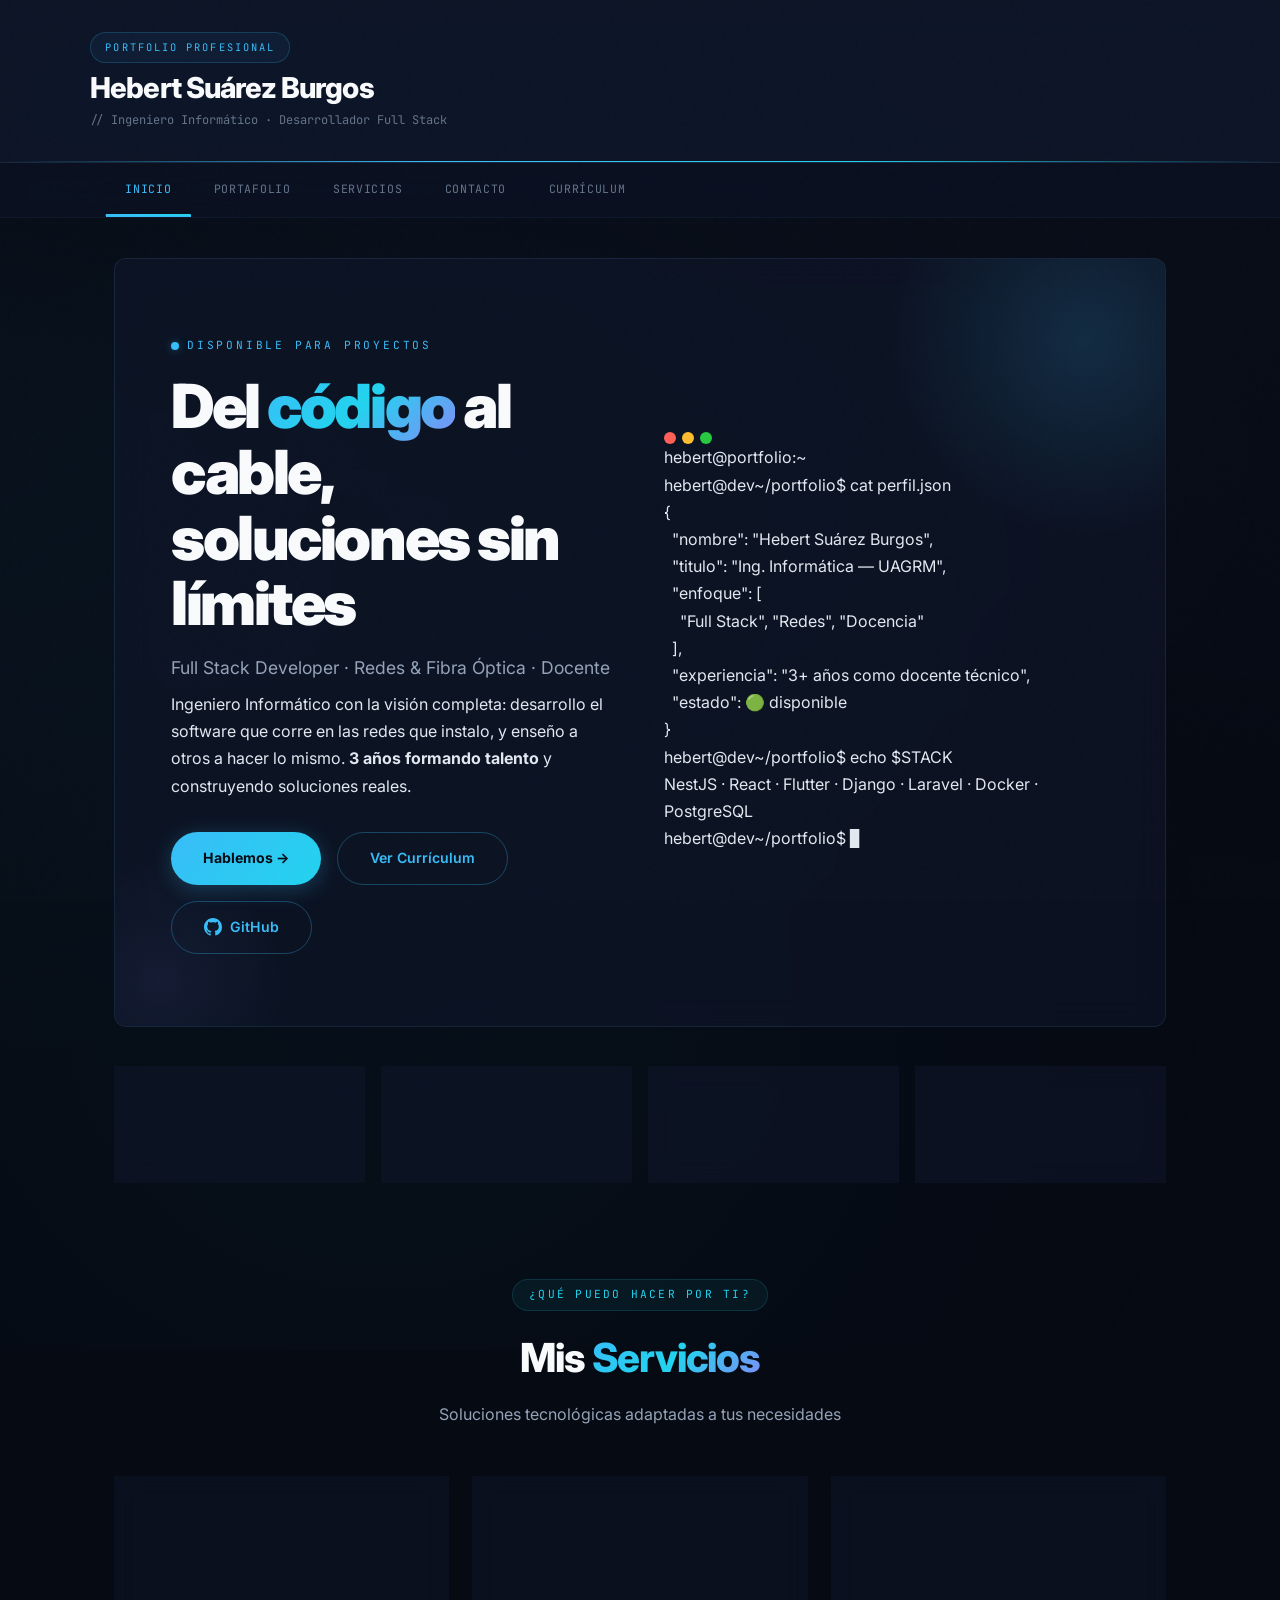
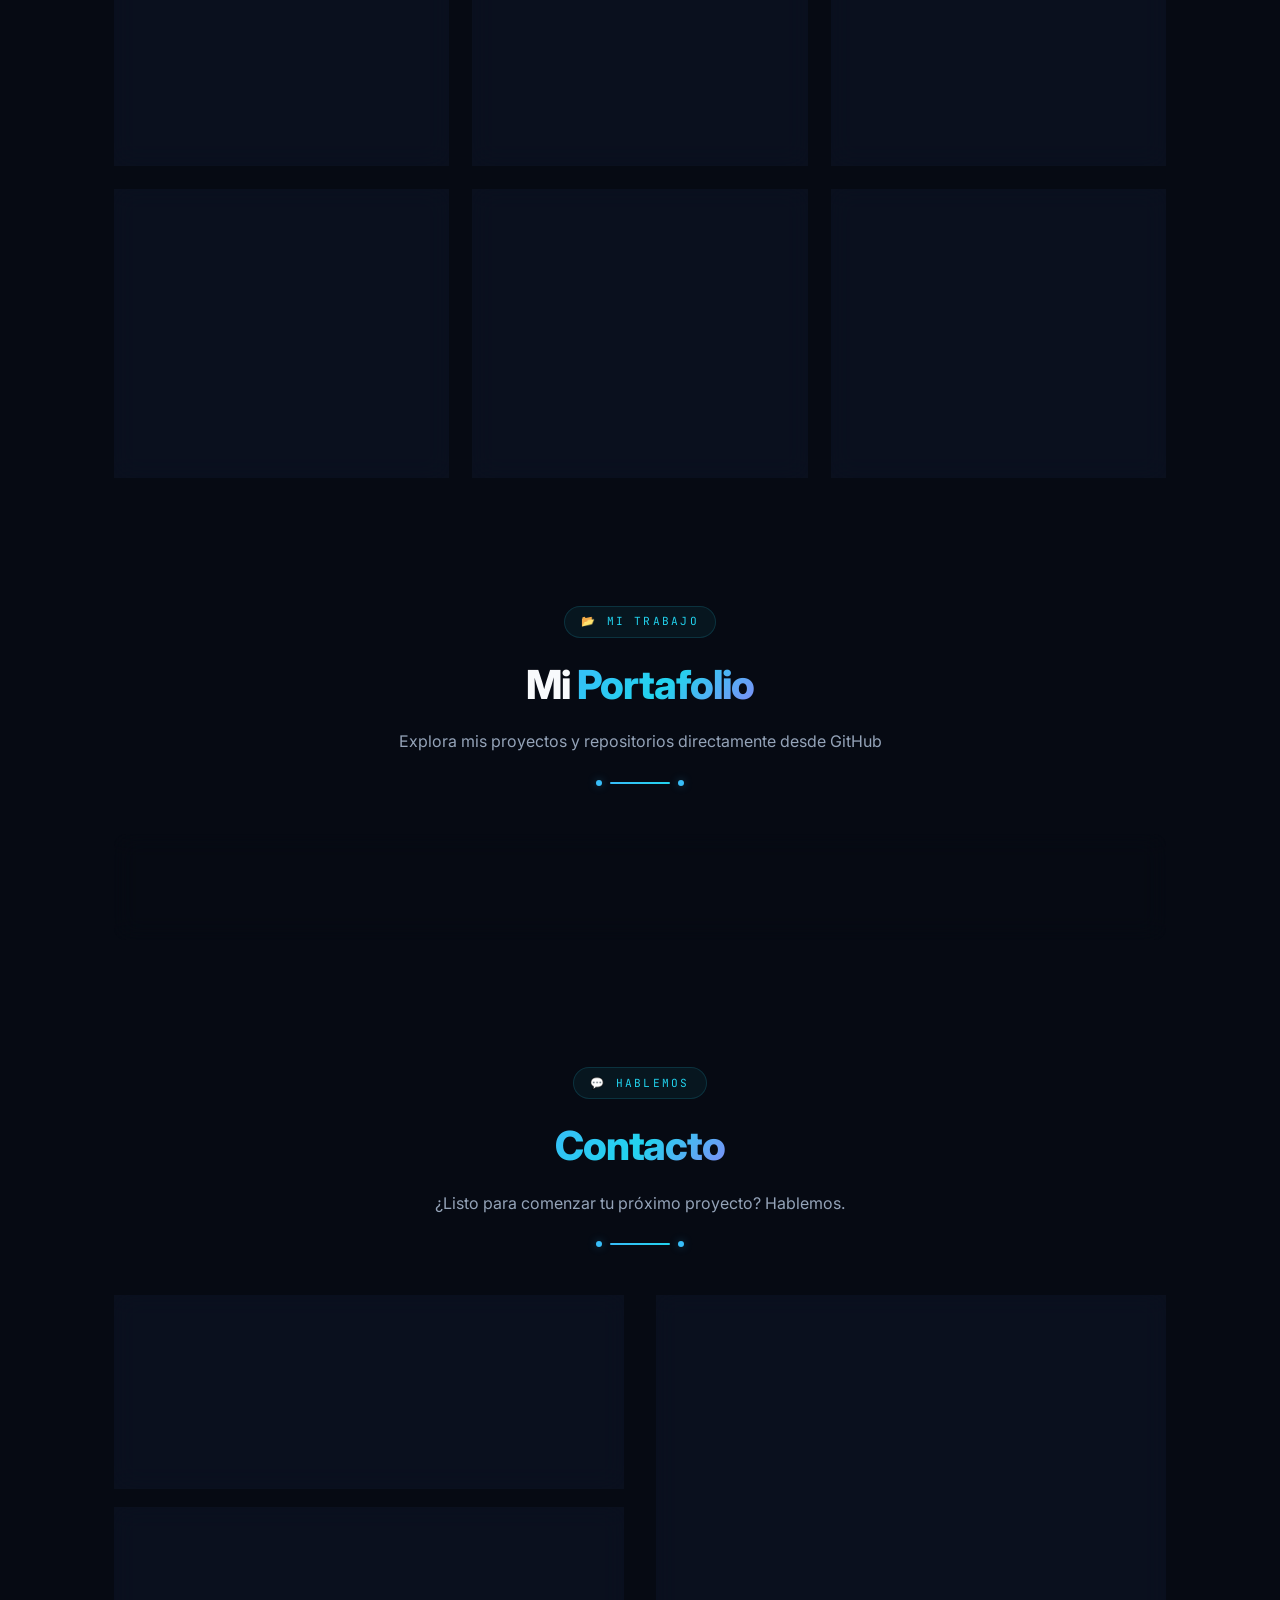
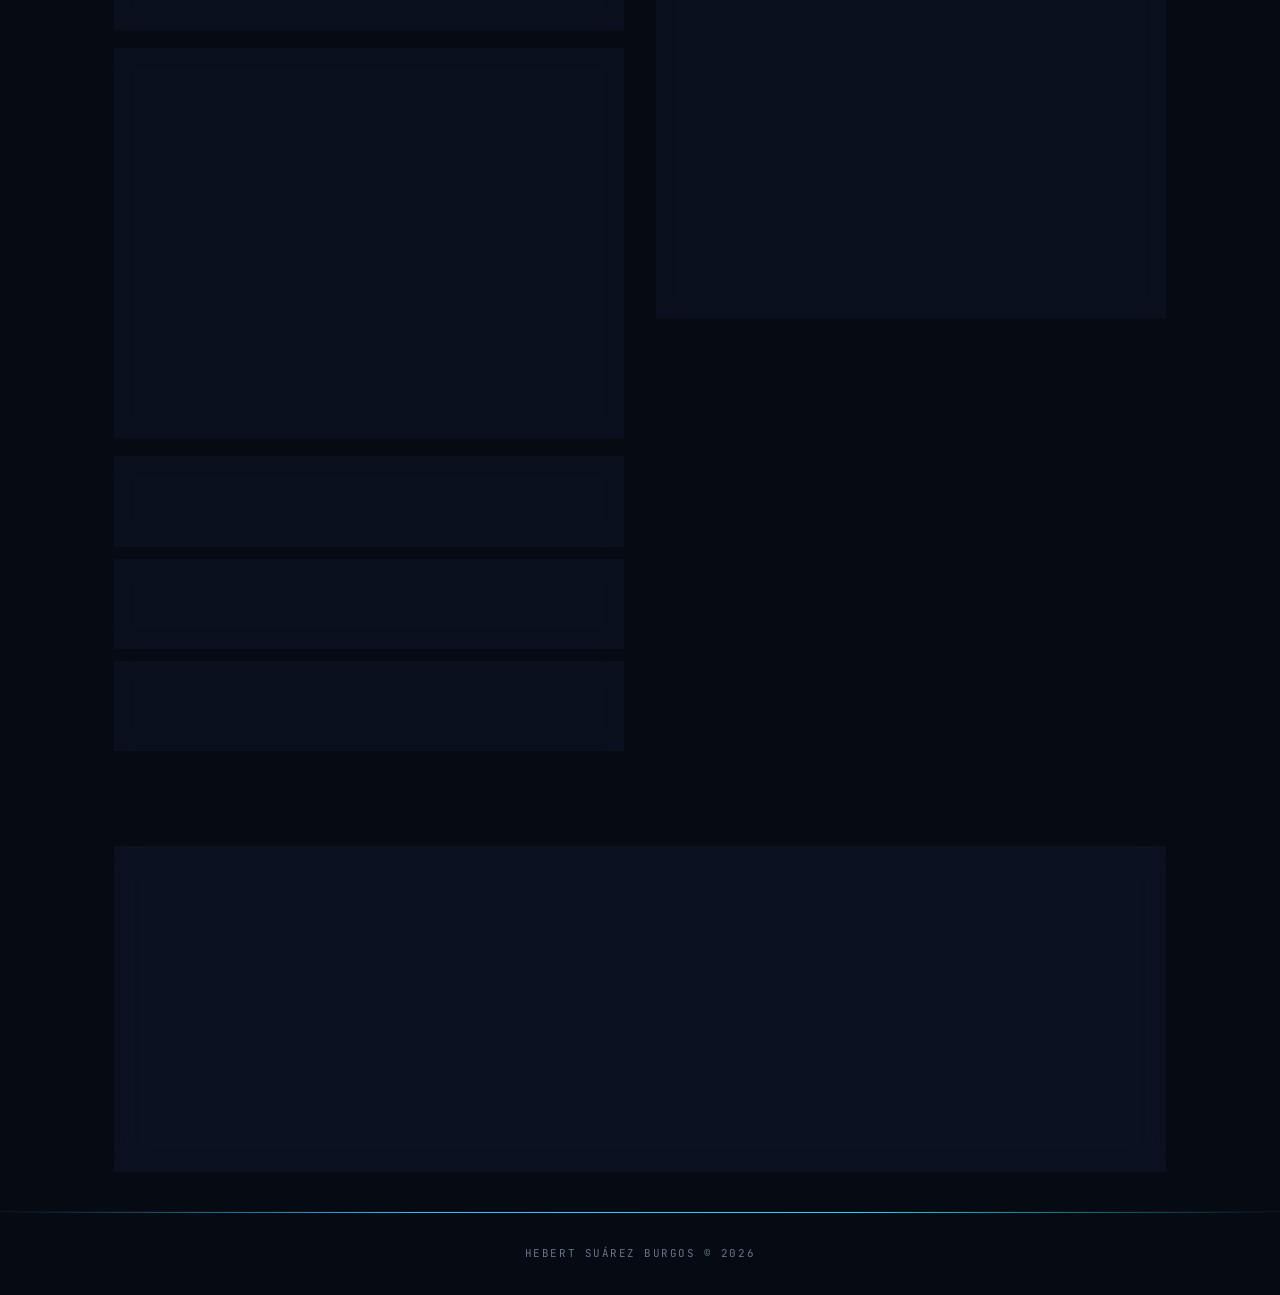
==== index.html @ 567031c5 "Initial commit - Portfolio premium de Hebert" ====
<!DOCTYPE html>
<html lang="es">
<head>
    <meta charset="UTF-8">
    <meta name="viewport" content="width=device-width, initial-scale=1.0">
    <meta name="description" content="Hebert Suárez Burgos — Ingeniero Informático, Desarrollador Full Stack y Docente Técnico. Portfolio profesional y currículum vitae.">
    <title>Hebert Suárez Burgos — Portfolio</title>
    <link rel="stylesheet" href="css/estilos.css">
</head>

<body class="index">

    <header>
        <div class="header-inner">
            <div>
                <span class="header-tag">Portfolio Profesional</span>
                <h1>Hebert Suárez Burgos</h1>
                <p>// Ingeniero Informático · Desarrollador Full Stack</p>
            </div>
        </div>
    </header>

    <nav>
        <div class="nav-inner">
            <a href="#inicio" class="active">Inicio</a>
            <a href="#portafolio">Portafolio</a>
            <a href="#servicios">Servicios</a>
            <a href="#contacto">Contacto</a>
            <a href="curriculum.html">Currículum</a>
        </div>
    </nav>

    <main>

        <!-- ═══ HERO ═════════════════════════════════ -->
        <section id="inicio" class="hero hero-split">
            <div class="hero-content">
                <p class="hero-label">Disponible para proyectos</p>
                <h1>Del <span>código</span> al cable,<br>soluciones sin límites</h1>
                <p class="hero-subtitle">Full Stack Developer · Redes & Fibra Óptica · Docente</p>
                <p>Ingeniero Informático con la visión completa: desarrollo el software que corre en las redes que instalo, y enseño a otros a hacer lo mismo. <strong>3 años formando talento</strong> y construyendo soluciones reales.</p>

                <div class="hero-cta-row">
                    <a href="#contacto" class="btn-primary">Hablemos →</a>
                    <a href="curriculum.html" class="btn-outline">Ver Currículum</a>
                    <a href="https://github.com/hebertsb" target="_blank" class="btn-outline btn-github">
                        <svg width="18" height="18" viewBox="0 0 24 24" fill="currentColor"><path d="M12 0C5.37 0 0 5.37 0 12c0 5.31 3.435 9.795 8.205 11.385.6.105.825-.255.825-.57 0-.285-.015-1.23-.015-2.235-3.015.555-3.795-.735-4.035-1.41-.135-.345-.72-1.41-1.23-1.695-.42-.225-1.02-.78-.015-.795.945-.015 1.62.87 1.845 1.23 1.08 1.815 2.805 1.305 3.495.99.105-.78.42-1.305.765-1.605-2.67-.3-5.46-1.335-5.46-5.925 0-1.305.465-2.385 1.23-3.225-.12-.3-.54-1.53.12-3.18 0 0 1.005-.315 3.3 1.23.96-.27 1.98-.405 3-.405s2.04.135 3 .405c2.295-1.56 3.3-1.23 3.3-1.23.66 1.65.24 2.88.12 3.18.765.84 1.23 1.905 1.23 3.225 0 4.605-2.805 5.625-5.475 5.925.435.375.81 1.095.81 2.22 0 1.605-.015 2.895-.015 3.3 0 .315.225.69.825.57A12.02 12.02 0 0024 12c0-6.63-5.37-12-12-12z"/></svg>
                        GitHub
                    </a>
                </div>
            </div>

            <!-- Terminal Card (diferente al editor de código) -->
            <div class="terminal-card">
                <div class="terminal-header">
                    <div class="editor-dots">
                        <span class="dot dot-red"></span>
                        <span class="dot dot-yellow"></span>
                        <span class="dot dot-green"></span>
                    </div>
                    <span class="terminal-title">hebert@portfolio:~</span>
                </div>
                <div class="terminal-body">
                    <div class="term-line">
                        <span class="term-prompt">hebert@dev</span><span class="term-path">~/portfolio</span><span class="term-dollar">$</span>
                        <span class="term-cmd">cat perfil.json</span>
                    </div>
                    <div class="term-output">
                        <div class="json-block">
{<br>
&nbsp;&nbsp;<span class="json-key">"nombre"</span>: <span class="json-str">"Hebert Suárez Burgos"</span>,<br>
&nbsp;&nbsp;<span class="json-key">"titulo"</span>: <span class="json-str">"Ing. Informática — UAGRM"</span>,<br>
&nbsp;&nbsp;<span class="json-key">"enfoque"</span>: [<br>
&nbsp;&nbsp;&nbsp;&nbsp;<span class="json-str">"Full Stack"</span>, <span class="json-str">"Redes"</span>, <span class="json-str">"Docencia"</span><br>
&nbsp;&nbsp;],<br>
&nbsp;&nbsp;<span class="json-key">"experiencia"</span>: <span class="json-str">"3+ años como docente técnico"</span>,<br>
&nbsp;&nbsp;<span class="json-key">"estado"</span>: <span class="json-bool">🟢 disponible</span><br>
}
                        </div>
                    </div>
                    <div class="term-line">
                        <span class="term-prompt">hebert@dev</span><span class="term-path">~/portfolio</span><span class="term-dollar">$</span>
                        <span class="term-cmd">echo $STACK</span>
                    </div>
                    <div class="term-output term-stack-output">
                        NestJS · React · Flutter · Django · Laravel · Docker · PostgreSQL
                    </div>
                    <div class="term-line">
                        <span class="term-prompt">hebert@dev</span><span class="term-path">~/portfolio</span><span class="term-dollar">$</span>
                        <span class="term-cursor">▊</span>
                    </div>
                </div>
            </div>
        </section>

        <!-- ═══ STATS ════════════════════════════════ -->
        <div class="stats-row">
            <div class="stat-card">
                <span class="stat-number">+3</span>
                <span class="stat-label">Años de Experiencia</span>
            </div>
            <div class="stat-card">
                <span class="stat-number">+25</span>
                <span class="stat-label">Certificaciones</span>
            </div>
            <div class="stat-card">
                <span class="stat-number">9°</span>
                <span class="stat-label">Semestre UAGRM</span>
            </div>
            <div class="stat-card">
                <span class="stat-number">5+</span>
                <span class="stat-label">Frameworks</span>
            </div>
        </div>

        <!-- ═══ SERVICIOS ════════════════════════════ -->
        <section id="servicios" class="services-section">
            <div class="section-heading">
                <span class="heading-tag">¿Qué puedo hacer por ti?</span>
                <h2>Mis <span class="gradient-text">Servicios</span></h2>
                <p>Soluciones tecnológicas adaptadas a tus necesidades</p>
            </div>

            <div class="services-grid">
                <div class="service-card">
                    <div class="service-icon">⚙️</div>
                    <h3>Desarrollo Backend</h3>
                    <p>APIs RESTful robustas con NestJS, Django y Laravel. Arquitecturas escalables y seguras.</p>
                    <div class="service-tags">
                        <span>NestJS</span>
                        <span>Django</span>
                        <span>Laravel</span>
                    </div>
                </div>
                <div class="service-card">
                    <div class="service-icon">🎨</div>
                    <h3>Desarrollo Frontend</h3>
                    <p>Interfaces modernas y responsivas con React. Experiencias de usuario fluidas y atractivas.</p>
                    <div class="service-tags">
                        <span>React</span>
                        <span>HTML5</span>
                        <span>CSS3</span>
                    </div>
                </div>
                <div class="service-card">
                    <div class="service-icon">📱</div>
                    <h3>Apps Móviles</h3>
                    <p>Aplicaciones nativas para Android e iOS con Flutter. Un solo código, dos plataformas.</p>
                    <div class="service-tags">
                        <span>Flutter</span>
                        <span>Android</span>
                        <span>iOS</span>
                    </div>
                </div>
                <div class="service-card">
                    <div class="service-icon">🗄️</div>
                    <h3>Bases de Datos</h3>
                    <p>Diseño e implementación de bases de datos relacionales y NoSQL optimizadas.</p>
                    <div class="service-tags">
                        <span>PostgreSQL</span>
                        <span>MySQL</span>
                        <span>NoSQL</span>
                    </div>
                </div>
                <div class="service-card">
                    <div class="service-icon">🌐</div>
                    <h3>Redes & Infraestructura</h3>
                    <p>Instalación de fibra óptica, cableado estructurado, cámaras de seguridad y domótica.</p>
                    <div class="service-tags">
                        <span>Fibra Óptica</span>
                        <span>Cableado</span>
                        <span>Domótica</span>
                    </div>
                </div>
                <div class="service-card">
                    <div class="service-icon">🎓</div>
                    <h3>Capacitación Técnica</h3>
                    <p>Clases de computación, diseño, redes y programación. +3 años de experiencia docente.</p>
                    <div class="service-tags">
                        <span>Docencia</span>
                        <span>Talleres</span>
                        <span>Mentoría</span>
                    </div>
                </div>
            </div>
        </section>

        <!-- ═══ PORTAFOLIO (GITHUB ACCORDION) ════════ -->
        <section id="portafolio" class="portfolio-section">
            <div class="section-heading">
                <span class="heading-tag">📂 Mi Trabajo</span>
                <h2>Mi <span class="gradient-text">Portafolio</span></h2>
                <p>Explora mis proyectos y repositorios directamente desde GitHub</p>
                <div class="heading-divider">
                    <span class="divider-dot"></span>
                    <span class="divider-line"></span>
                    <span class="divider-dot"></span>
                </div>
            </div>

            <div class="portfolio-accordion">
                <div class="accordion-header" onclick="togglePortfolio()">
                    <div class="accordion-title-wrapper">
                        <svg width="24" height="24" viewBox="0 0 24 24" fill="currentColor" class="github-icon"><path d="M12 0C5.37 0 0 5.37 0 12c0 5.31 3.435 9.795 8.205 11.385.6.105.825-.255.825-.57 0-.285-.015-1.23-.015-2.235-3.015.555-3.795-.735-4.035-1.41-.135-.345-.72-1.41-1.23-1.695-.42-.225-1.02-.78-.015-.795.945-.015 1.62.87 1.845 1.23 1.08 1.815 2.805 1.305 3.495.99.105-.78.42-1.305.765-1.605-2.67-.3-5.46-1.335-5.46-5.925 0-1.305.465-2.385 1.23-3.225-.12-.3-.54-1.53.12-3.18 0 0 1.005-.315 3.3 1.23.96-.27 1.98-.405 3-.405s2.04.135 3 .405c2.295-1.56 3.3-1.23 3.3-1.23.66 1.65.24 2.88.12 3.18.765.84 1.23 1.905 1.23 3.225 0 4.605-2.805 5.625-5.475 5.925.435.375.81 1.095.81 2.22 0 1.605-.015 2.895-.015 3.3 0 .315.225.69.825.57A12.02 12.02 0 0024 12c0-6.63-5.37-12-12-12z"/></svg>
                        <div>
                            <h3>Repositorios públicos</h3>
                            <p id="repo-status">Haz clic para desplegar mis proyectos en tiempo real</p>
                        </div>
                    </div>
                    <span class="accordion-arrow">▼</span>
                </div>
                <div class="accordion-content">
                    <div id="repos-grid" class="repos-grid">
                        <div class="repo-loading">
                            <span class="spinner"></span> Cargando repositorios desde GitHub...
                        </div>
                    </div>
                </div>
            </div>
        </section>

        <!-- ═══ CONTACTO ═════════════════════════════ -->
        <section id="contacto" class="contact-section">
            <div class="section-heading">
                <span class="heading-tag">💬 Hablemos</span>
                <h2><span class="gradient-text">Contacto</span></h2>
                <p>¿Listo para comenzar tu próximo proyecto? Hablemos.</p>
                <div class="heading-divider">
                    <span class="divider-dot"></span>
                    <span class="divider-line"></span>
                    <span class="divider-dot"></span>
                </div>
            </div>

            <div class="contact-layout">

                <!-- Left Column -->
                <div class="contact-info-col">

                    <div class="contact-info-card">
                        <div class="info-card-row">
                            <span class="info-card-icon">📍</span>
                            <div>
                                <span class="info-card-label">Ubicación</span>
                                <strong>Santa Cruz, Bolivia</strong>
                            </div>
                        </div>
                        <div class="info-card-row">
                            <span class="info-card-icon">🟢</span>
                            <div>
                                <span class="info-card-label">Disponibilidad</span>
                                <strong>Disponible ahora</strong>
                            </div>
                        </div>
                    </div>

                    <!-- Sígueme en redes -->
                    <div class="contact-info-card">
                        <h3>Sígueme en Redes</h3>
                        <div class="social-grid">
                            <a href="https://github.com/hebertsb" target="_blank" class="social-btn social-github">
                                <svg width="22" height="22" viewBox="0 0 24 24" fill="currentColor"><path d="M12 0C5.37 0 0 5.37 0 12c0 5.31 3.435 9.795 8.205 11.385.6.105.825-.255.825-.57 0-.285-.015-1.23-.015-2.235-3.015.555-3.795-.735-4.035-1.41-.135-.345-.72-1.41-1.23-1.695-.42-.225-1.02-.78-.015-.795.945-.015 1.62.87 1.845 1.23 1.08 1.815 2.805 1.305 3.495.99.105-.78.42-1.305.765-1.605-2.67-.3-5.46-1.335-5.46-5.925 0-1.305.465-2.385 1.23-3.225-.12-.3-.54-1.53.12-3.18 0 0 1.005-.315 3.3 1.23.96-.27 1.98-.405 3-.405s2.04.135 3 .405c2.295-1.56 3.3-1.23 3.3-1.23.66 1.65.24 2.88.12 3.18.765.84 1.23 1.905 1.23 3.225 0 4.605-2.805 5.625-5.475 5.925.435.375.81 1.095.81 2.22 0 1.605-.015 2.895-.015 3.3 0 .315.225.69.825.57A12.02 12.02 0 0024 12c0-6.63-5.37-12-12-12z"/></svg>
                                <span>GitHub</span>
                            </a>
                            <a href="mailto:suarezburgoshebert@gmail.com" class="social-btn social-email-btn">
                                <svg width="22" height="22" viewBox="0 0 24 24" fill="none" stroke="currentColor" stroke-width="2"><rect x="2" y="4" width="20" height="16" rx="2"/><path d="m22 7-8.97 5.7a1.94 1.94 0 0 1-2.06 0L2 7"/></svg>
                                <span>Email</span>
                            </a>
                        </div>
                    </div>

                    <div class="contact-info-card">
                        <h3>¿Qué puedo hacer por ti?</h3>
                        <ul class="services-checklist">
                            <li><span class="check">✓</span> Desarrollo Web Full Stack</li>
                            <li><span class="check">✓</span> Aplicaciones React / NestJS</li>
                            <li><span class="check">✓</span> Apps Móviles con Flutter</li>
                            <li><span class="check">✓</span> APIs REST y GraphQL</li>
                            <li><span class="check">✓</span> Instalación de Fibra Óptica</li>
                            <li><span class="check">✓</span> Capacitación Técnica</li>
                        </ul>
                    </div>

                    <!-- CTA Buttons -->
                    <div class="contact-cta-cards">
                        <a href="https://wa.me/59173144963?text=Hola%20Hebert%2C%20me%20interesa%20tu%20trabajo.%20%C2%BFPodemos%20hablar%3F"
                           target="_blank" class="cta-card cta-whatsapp">
                            <span class="cta-icon">
                                <svg width="24" height="24" viewBox="0 0 24 24" fill="currentColor"><path d="M17.472 14.382c-.297-.149-1.758-.867-2.03-.967-.273-.099-.471-.148-.67.15-.197.297-.767.966-.94 1.164-.173.199-.347.223-.644.075-.297-.15-1.255-.463-2.39-1.475-.883-.788-1.48-1.761-1.653-2.059-.173-.297-.018-.458.13-.606.134-.133.298-.347.446-.52.149-.174.198-.298.298-.497.099-.198.05-.371-.025-.52-.075-.149-.669-1.612-.916-2.207-.242-.579-.487-.5-.669-.51-.173-.008-.371-.01-.57-.01-.198 0-.52.074-.792.372-.272.297-1.04 1.016-1.04 2.479 0 1.462 1.065 2.875 1.213 3.074.149.198 2.096 3.2 5.077 4.487.709.306 1.262.489 1.694.625.712.227 1.36.195 1.871.118.571-.085 1.758-.719 2.006-1.413.248-.694.248-1.289.173-1.413-.074-.124-.272-.198-.57-.347m-5.421 7.403h-.004a9.87 9.87 0 01-5.031-1.378l-.361-.214-3.741.982.998-3.648-.235-.374a9.86 9.86 0 01-1.51-5.26c.001-5.45 4.436-9.884 9.888-9.884 2.64 0 5.122 1.03 6.988 2.898a9.825 9.825 0 012.893 6.994c-.003 5.45-4.437 9.884-9.885 9.884m8.413-18.297A11.815 11.815 0 0012.05 0C5.495 0 .16 5.335.157 11.892c0 2.096.547 4.142 1.588 5.945L.057 24l6.305-1.654a11.882 11.882 0 005.683 1.448h.005c6.554 0 11.89-5.335 11.893-11.893a11.821 11.821 0 00-3.48-8.413z"/></svg>
                            </span>
                            <div>
                                <strong>WhatsApp</strong>
                                <span>Chatea conmigo directamente</span>
                            </div>
                            <span class="cta-arrow">→</span>
                        </a>

                        <a href="mailto:suarezburgoshebert@gmail.com?subject=Consulta%20desde%20tu%20Portfolio&body=Hola%20Hebert%2C%20vi%20tu%20portfolio%20y%20me%20gustar%C3%ADa%20hablar%20sobre..."
                           class="cta-card cta-email">
                            <span class="cta-icon">
                                <svg width="24" height="24" viewBox="0 0 24 24" fill="none" stroke="currentColor" stroke-width="2" stroke-linecap="round" stroke-linejoin="round"><rect x="2" y="4" width="20" height="16" rx="2"/><path d="m22 7-8.97 5.7a1.94 1.94 0 0 1-2.06 0L2 7"/></svg>
                            </span>
                            <div>
                                <strong>Email</strong>
                                <span>suarezburgoshebert@gmail.com</span>
                            </div>
                            <span class="cta-arrow">→</span>
                        </a>

                        <a href="tel:+59173144963" class="cta-card cta-phone">
                            <span class="cta-icon">
                                <svg width="24" height="24" viewBox="0 0 24 24" fill="none" stroke="currentColor" stroke-width="2" stroke-linecap="round" stroke-linejoin="round"><path d="M22 16.92v3a2 2 0 0 1-2.18 2 19.79 19.79 0 0 1-8.63-3.07 19.5 19.5 0 0 1-6-6 19.79 19.79 0 0 1-3.07-8.67A2 2 0 0 1 4.11 2h3a2 2 0 0 1 2 1.72 12.84 12.84 0 0 0 .7 2.81 2 2 0 0 1-.45 2.11L8.09 9.91a16 16 0 0 0 6 6l1.27-1.27a2 2 0 0 1 2.11-.45 12.84 12.84 0 0 0 2.81.7A2 2 0 0 1 22 16.92z"/></svg>
                            </span>
                            <div>
                                <strong>Teléfono</strong>
                                <span>+591 73144963 / 73655782</span>
                            </div>
                            <span class="cta-arrow">→</span>
                        </a>
                    </div>
                </div>

                <!-- Right Column — Form -->
                <div class="contact-form-col">
                    <div class="form-card">
                        <h3>Envíame un Mensaje</h3>
                        <form id="contactForm" onsubmit="handleSubmit(event)">
                            <div class="form-row">
                                <div class="form-group">
                                    <label for="nombre">Nombre *</label>
                                    <input type="text" id="nombre" name="nombre" placeholder="Tu nombre" required>
                                </div>
                                <div class="form-group">
                                    <label for="email">Email *</label>
                                    <input type="email" id="email" name="email" placeholder="tu@email.com" required>
                                </div>
                            </div>
                            <div class="form-group">
                                <label for="telefono">Teléfono <span class="optional">(Opcional)</span></label>
                                <input type="tel" id="telefono" name="telefono" placeholder="+591 712 34567">
                            </div>
                            <div class="form-group">
                                <label for="servicio">¿Cómo puedo ayudarte? *</label>
                                <select id="servicio" name="servicio" required>
                                    <option value="" disabled selected>Selecciona una opción...</option>
                                    <option value="Desarrollo Web Full Stack">Desarrollo Web Full Stack</option>
                                    <option value="Aplicación Móvil (Flutter)">Aplicación Móvil (Flutter)</option>
                                    <option value="API / Backend">API / Backend</option>
                                    <option value="Redes / Fibra Óptica">Redes / Fibra Óptica</option>
                                    <option value="Capacitación Técnica">Capacitación Técnica</option>
                                    <option value="Otro">Otro</option>
                                </select>
                            </div>
                            <div class="form-group">
                                <label for="mensaje">Mensaje *</label>
                                <textarea id="mensaje" name="mensaje" rows="4" placeholder="Describe tu proyecto, necesidades y timeline..." required maxlength="2000"></textarea>
                                <span class="char-count"><span id="charCount">0</span> / 2000 caracteres</span>
                            </div>
                            <button type="submit" class="btn-submit" id="btnSubmit">
                                <span class="btn-text">Enviar mensaje</span>
                                <span class="btn-loading" style="display:none;">Enviando...</span>
                            </button>
                            <p class="form-note">🔒 Protegido · Tu información es confidencial</p>
                        </form>
                    </div>
                </div>

            </div>
        </section>

        <!-- ═══ CTA FINAL ════════════════════════════ -->
        <section class="final-cta">
            <div class="final-cta-inner">
                <h2>¿Tienes un proyecto en mente?</h2>
                <p>Estoy disponible para freelance, colaboraciones y oportunidades laborales. ¡No dudes en contactarme!</p>
                <div class="final-cta-buttons">
                    <a href="https://wa.me/59173144963?text=Hola%20Hebert%2C%20tengo%20un%20proyecto%20y%20me%20gustar%C3%ADa%20hablar%20contigo."
                       target="_blank" class="btn-primary btn-lg">💬 Chatear por WhatsApp</a>
                    <a href="mailto:suarezburgoshebert@gmail.com" class="btn-outline btn-lg">✉️ Enviar Email</a>
                    <a href="https://github.com/hebertsb" target="_blank" class="btn-outline btn-lg btn-github">
                        <svg width="18" height="18" viewBox="0 0 24 24" fill="currentColor"><path d="M12 0C5.37 0 0 5.37 0 12c0 5.31 3.435 9.795 8.205 11.385.6.105.825-.255.825-.57 0-.285-.015-1.23-.015-2.235-3.015.555-3.795-.735-4.035-1.41-.135-.345-.72-1.41-1.23-1.695-.42-.225-1.02-.78-.015-.795.945-.015 1.62.87 1.845 1.23 1.08 1.815 2.805 1.305 3.495.99.105-.78.42-1.305.765-1.605-2.67-.3-5.46-1.335-5.46-5.925 0-1.305.465-2.385 1.23-3.225-.12-.3-.54-1.53.12-3.18 0 0 1.005-.315 3.3 1.23.96-.27 1.98-.405 3-.405s2.04.135 3 .405c2.295-1.56 3.3-1.23 3.3-1.23.66 1.65.24 2.88.12 3.18.765.84 1.23 1.905 1.23 3.225 0 4.605-2.805 5.625-5.475 5.925.435.375.81 1.095.81 2.22 0 1.605-.015 2.895-.015 3.3 0 .315.225.69.825.57A12.02 12.02 0 0024 12c0-6.63-5.37-12-12-12z"/></svg>
                        Ver GitHub
                    </a>
                </div>
            </div>
        </section>

    </main>

    <footer>
        <p>Hebert Suárez Burgos &copy; 2026</p>
    </footer>

    <script>
        const mensaje = document.getElementById('mensaje');
        const charCount = document.getElementById('charCount');
        if (mensaje && charCount) {
            mensaje.addEventListener('input', function() {
                charCount.textContent = this.value.length;
            });
        }

        function handleSubmit(e) {
            e.preventDefault();
            const form = e.target;
            const nombre = form.nombre.value;
            const email = form.email.value;
            const telefono = form.telefono.value;
            const servicio = form.servicio.value;
            const msg = form.mensaje.value;

            const text = 'Hola Hebert, soy ' + nombre + '.\n\n' +
                         '📧 Email: ' + email + '\n' +
                         (telefono ? '📱 Tel: ' + telefono + '\n' : '') +
                         '🔧 Servicio: ' + servicio + '\n\n' +
                         '💬 Mensaje:\n' + msg;

            const waUrl = 'https://wa.me/59173144963?text=' + encodeURIComponent(text);

            const btn = document.getElementById('btnSubmit');
            btn.querySelector('.btn-text').style.display = 'none';
            btn.querySelector('.btn-loading').style.display = 'inline';
            btn.disabled = true;

            setTimeout(function() {
                window.open(waUrl, '_blank');
                btn.querySelector('.btn-text').textContent = '✓ Redirigido a WhatsApp';
                btn.querySelector('.btn-text').style.display = 'inline';
                btn.querySelector('.btn-loading').style.display = 'none';
                btn.classList.add('btn-success');
                setTimeout(function() {
                    btn.querySelector('.btn-text').textContent = 'Enviar mensaje';
                    btn.classList.remove('btn-success');
                    btn.disabled = false;
                    form.reset();
                    charCount.textContent = '0';
                }, 3000);
            }, 800);
        }

        window.reposLoaded = false;
        function togglePortfolio() {
            const acc = document.querySelector('.portfolio-accordion');
            acc.classList.toggle('active');
            
            if (acc.classList.contains('active') && !window.reposLoaded) {
                fetchRepos();
            }
        }

        function fetchRepos() {
            const grid = document.getElementById('repos-grid');
            const status = document.getElementById('repo-status');
            
            fetch('https://api.github.com/users/hebertsb/repos?sort=updated&per_page=12')
                .then(response => {
                    if (!response.ok) throw new Error('Error en API');
                    return response.json();
                })
                .then(data => {
                    window.reposLoaded = true;
                    status.textContent = 'Se encontraron ' + data.length + ' repositorios públicos actualizados';
                    
                    if (data.length === 0) {
                        grid.innerHTML = '<div class="repo-loading">No se encontraron repositorios públicos.</div>';
                        return;
                    }
                    
                    grid.innerHTML = '';
                    data.forEach(repo => {
                        let langColor = '#3b82f6';
                        if (repo.language === 'JavaScript') langColor = '#f1e05a';
                        else if (repo.language === 'TypeScript') langColor = '#3178c6';
                        else if (repo.language === 'HTML') langColor = '#e34c26';
                        else if (repo.language === 'CSS') langColor = '#563d7c';
                        else if (repo.language === 'Python') langColor = '#3572A5';
                        else if (repo.language === 'Dart') langColor = '#00B4AB';
                        else if (repo.language === 'PHP') langColor = '#4F5D95';
                        
                        const card = document.createElement('a');
                        card.className = 'repo-card';
                        card.href = repo.html_url;
                        card.target = '_blank';
                        card.innerHTML = 
                            '<div class="repo-card-header">' +
                                '<span class="repo-icon">📁</span>' +
                                '<h4>' + repo.name + '</h4>' +
                            '</div>' +
                            '<p class="repo-description">' + (repo.description || 'Sin descripción disponible.') + '</p>' +
                            '<div class="repo-meta">' +
                                (repo.language ? '<span class="repo-lang"><span class="lang-dot" style="background-color: ' + langColor + ';"></span>' + repo.language + '</span>' : '') +
                                '<span class="repo-stars">⭐ ' + repo.stargazers_count + '</span>' +
                                '<span class="repo-forks">🍴 ' + repo.forks_count + '</span>' +
                            '</div>';
                        grid.appendChild(card);
                    });
                })
                .catch(err => {
                    console.error(err);
                    status.textContent = 'Límite de API alcanzado o sin conexión. Mostrando destacados.';
                    grid.innerHTML = 
                        '<div class="repo-error-fallback">' +
                            '<p>⚠️ Mostrando proyectos destacados (repositorio local):</p>' +
                            '<div class="repos-grid fallback-grid">' +
                                '<a href="https://github.com/hebertsb/portfolio-uagrm" target="_blank" class="repo-card">' +
                                    '<div class="repo-card-header">' +
                                        '<span class="repo-icon">📁</span>' +
                                        '<h4>portfolio-uagrm</h4>' +
                                    '</div>' +
                                    '<p class="repo-description">Sitio web de portfolio profesional adaptado y modernizado con todas las experiencias y servicios.</p>' +
                                    '<div class="repo-meta">' +
                                        '<span class="repo-lang"><span class="lang-dot" style="background-color: #e34c26;"></span>HTML</span>' +
                                        '<span>⭐ 2</span>' +
                                    '</div>' +
                                '</a>' +
                                '<a href="https://github.com/hebertsb/practicas-tecnoweb" target="_blank" class="repo-card">' +
                                    '<div class="repo-card-header">' +
                                        '<span class="repo-icon">📁</span>' +
                                        '<h4>practicas-tecnoweb</h4>' +
                                    '</div>' +
                                    '<p class="repo-description">Repositorio de prácticas de la materia de Tecnología Web en la UAGRM.</p>' +
                                    '<div class="repo-meta">' +
                                        '<span class="repo-lang"><span class="lang-dot" style="background-color: #f1e05a;"></span>JavaScript</span>' +
                                        '<span>⭐ 1</span>' +
                                    '</div>' +
                                '</a>' +
                                '<a href="https://github.com/hebertsb/control-asistencia" target="_blank" class="repo-card">' +
                                    '<div class="repo-card-header">' +
                                        '<span class="repo-icon">📁</span>' +
                                        '<h4>control-asistencia</h4>' +
                                    '</div>' +
                                    '<p class="repo-description">Sistema de control de asistencia de estudiantes y docentes usando NestJS y React.</p>' +
                                    '<div class="repo-meta">' +
                                        '<span class="repo-lang"><span class="lang-dot" style="background-color: #3178c6;"></span>TypeScript</span>' +
                                        '<span>⭐ 3</span>' +
                                    '</div>' +
                                '</a>' +
                            '</div>' +
                        '</div>';
                });
        }

        document.addEventListener('DOMContentLoaded', function() {
            var revealEls = document.querySelectorAll('.service-card, .contact-info-card, .contact-cta-cards .cta-card, .form-card, .stat-card, .final-cta-inner, .terminal-card, .portfolio-accordion');
            var observer = new IntersectionObserver(function(entries) {
                entries.forEach(function(entry) {
                    if (entry.isIntersecting) {
                        entry.target.classList.add('visible');
                        observer.unobserve(entry.target);
                    }
                });
            }, { threshold: 0.1, rootMargin: '0px 0px -40px 0px' });
            revealEls.forEach(function(el, i) {
                el.classList.add('reveal');
                el.style.transitionDelay = (i * 0.06) + 's';
                observer.observe(el);
            });
        });
    </script>

</body>
</html>
---- css/estilos.css ----
@import url('https://fonts.googleapis.com/css2?family=Inter:wght@300;400;500;600;700;800;900&family=JetBrains+Mono:wght@400;500;600;700&display=swap');

/* ══════════════════════════════════════════════
   DESIGN SYSTEM — Hebert Suárez Burgos CV
   ══════════════════════════════════════════════ */
:root {
    --bg:         #060a13;
    --bg2:        #0b1120;
    --surface:    #0f172a;
    --surface2:   #1e293b;
    --surface3:   #334155;
    --border:     rgba(99, 179, 237, 0.12);
    --border2:    rgba(99, 179, 237, 0.06);

    /* Accent — Electric Blue → Cyan gradient */
    --accent:     #38bdf8;
    --accent2:    #22d3ee;
    --accent3:    #818cf8;
    --glow:       rgba(56, 189, 248, 0.15);
    --glow2:      rgba(56, 189, 248, 0.06);
    --glow3:      rgba(56, 189, 248, 0.35);

    /* Status Colors */
    --green:      #34d399;
    --green-bg:   rgba(52, 211, 153, 0.1);
    --yellow:     #fbbf24;
    --yellow-bg:  rgba(251, 191, 36, 0.1);
    --red:        #f87171;
    --purple:     #a78bfa;
    --purple-bg:  rgba(167, 139, 250, 0.1);

    /* Text */
    --text:       #e2e8f0;
    --text2:      #94a3b8;
    --muted:      #64748b;
    --white:      #f8fafc;

    /* Typography */
    --font:       'Inter', -apple-system, BlinkMacSystemFont, sans-serif;
    --mono:       'JetBrains Mono', 'Fira Code', monospace;

    /* Spacing */
    --radius:     12px;
    --radius-sm:  8px;
    --radius-xs:  6px;
}

* {
    margin: 0;
    padding: 0;
    box-sizing: border-box;
}

html {
    scroll-behavior: smooth;
    scroll-padding-top: 80px;
}

body {
    font-family: var(--font);
    background: var(--bg);
    color: var(--text);
    min-height: 100vh;
    line-height: 1.7;
    overflow-x: hidden;
    position: relative;
}

/* ── Ambient Background Effects ────────────── */
body::before {
    content: '';
    position: fixed;
    top: -50%;
    left: -50%;
    width: 200%;
    height: 200%;
    background:
        radial-gradient(ellipse at 20% 50%, rgba(56, 189, 248, 0.04) 0%, transparent 50%),
        radial-gradient(ellipse at 80% 20%, rgba(129, 140, 248, 0.03) 0%, transparent 50%),
        radial-gradient(ellipse at 40% 80%, rgba(34, 211, 238, 0.03) 0%, transparent 40%);
    pointer-events: none;
    z-index: 0;
    animation: ambientDrift 20s ease-in-out infinite alternate;
}

@keyframes ambientDrift {
    0% { transform: translate(0, 0) rotate(0deg); }
    100% { transform: translate(-30px, 20px) rotate(2deg); }
}

/* Subtle noise texture */
body::after {
    content: '';
    position: fixed;
    inset: 0;
    background-image: url("data:image/svg+xml,%3Csvg viewBox='0 0 256 256' xmlns='http://www.w3.org/2000/svg'%3E%3Cfilter id='n'%3E%3CfeTurbulence type='fractalNoise' baseFrequency='0.85' numOctaves='4' stitchTiles='stitch'/%3E%3C/filter%3E%3Crect width='100%25' height='100%25' filter='url(%23n)' opacity='0.03'/%3E%3C/svg%3E");
    pointer-events: none;
    z-index: 9999;
    opacity: 0.5;
}

/* ══ HEADER ═══════════════════════════════════ */
header {
    background: rgba(15, 23, 42, 0.8);
    backdrop-filter: blur(20px) saturate(180%);
    -webkit-backdrop-filter: blur(20px) saturate(180%);
    border-bottom: 1px solid var(--border);
    padding: 2rem 2rem;
    position: relative;
    z-index: 10;
}

header::after {
    content: '';
    position: absolute;
    bottom: 0;
    left: 0;
    right: 0;
    height: 1px;
    background: linear-gradient(90deg, transparent, var(--accent), var(--accent2), transparent);
}

.header-inner {
    max-width: 1100px;
    margin: 0 auto;
    display: flex;
    align-items: center;
    gap: 1.5rem;
}

.header-tag {
    font-family: var(--mono);
    font-size: 0.65rem;
    color: var(--accent);
    text-transform: uppercase;
    letter-spacing: 0.2em;
    background: var(--glow2);
    border: 1px solid rgba(56, 189, 248, 0.2);
    padding: 0.35rem 0.9rem;
    border-radius: 20px;
    display: inline-block;
    margin-bottom: 0.5rem;
}

header h1 {
    font-size: 1.8rem;
    font-weight: 800;
    color: var(--white);
    letter-spacing: -0.03em;
    line-height: 1.2;
}

header p {
    font-family: var(--mono);
    font-size: 0.75rem;
    color: var(--muted);
    margin-top: 0.25rem;
}

/* ══ NAV ══════════════════════════════════════ */
nav {
    background: rgba(11, 17, 32, 0.85);
    backdrop-filter: blur(20px) saturate(180%);
    -webkit-backdrop-filter: blur(20px) saturate(180%);
    border-bottom: 1px solid var(--border2);
    padding: 0;
    position: sticky;
    top: 0;
    z-index: 100;
}

nav .nav-inner {
    max-width: 1100px;
    margin: 0 auto;
    display: flex;
    align-items: center;
    padding: 0 1rem;
    gap: 0.25rem;
}

nav a {
    font-family: var(--mono);
    font-size: 0.72rem;
    color: var(--muted);
    text-decoration: none;
    padding: 1rem 1.2rem;
    border-bottom: 2px solid transparent;
    transition: all 0.3s cubic-bezier(0.4, 0, 0.2, 1);
    display: inline-block;
    letter-spacing: 0.06em;
    text-transform: uppercase;
    position: relative;
}

nav a:hover {
    color: var(--accent);
}

nav a.active {
    color: var(--accent);
    border-bottom-color: var(--accent);
}

nav a::after {
    content: '';
    position: absolute;
    bottom: -1px;
    left: 50%;
    width: 0;
    height: 2px;
    background: linear-gradient(90deg, var(--accent), var(--accent2));
    transition: all 0.3s cubic-bezier(0.4, 0, 0.2, 1);
    transform: translateX(-50%);
}

nav a:hover::after {
    width: 100%;
}

nav a.active::after {
    width: 100%;
}

/* ══ MAIN ═════════════════════════════════════ */
main {
    max-width: 1100px;
    margin: 2.5rem auto;
    padding: 0 1.5rem;
    position: relative;
    z-index: 1;
}

/* ══ HERO (index) ═════════════════════════════ */
.hero {
    border: 1px solid var(--border);
    border-radius: var(--radius);
    background: rgba(15, 23, 42, 0.6);
    backdrop-filter: blur(16px);
    padding: 4.5rem 3.5rem;
    margin-bottom: 2.5rem;
    position: relative;
    overflow: hidden;
}

.hero::before {
    content: '';
    position: absolute;
    top: -120px;
    right: -120px;
    width: 400px;
    height: 400px;
    background: radial-gradient(circle, var(--glow) 0%, transparent 70%);
    pointer-events: none;
    animation: heroPulse 4s ease-in-out infinite alternate;
}

.hero::after {
    content: '';
    position: absolute;
    bottom: -80px;
    left: -80px;
    width: 250px;
    height: 250px;
    background: radial-gradient(circle, rgba(129, 140, 248, 0.08) 0%, transparent 70%);
    pointer-events: none;
}

@keyframes heroPulse {
    0% { opacity: 0.6; transform: scale(1); }
    100% { opacity: 1; transform: scale(1.1); }
}

.hero-label {
    font-family: var(--mono);
    font-size: 0.7rem;
    color: var(--accent);
    text-transform: uppercase;
    letter-spacing: 0.25em;
    margin-bottom: 1.2rem;
    display: inline-flex;
    align-items: center;
    gap: 0.5rem;
}

.hero-label::before {
    content: '';
    width: 8px;
    height: 8px;
    background: var(--accent);
    border-radius: 50%;
    display: inline-block;
    animation: blink 2s ease-in-out infinite;
    box-shadow: 0 0 8px var(--glow3);
}

@keyframes blink {
    0%, 100% { opacity: 1; }
    50% { opacity: 0.3; }
}

.hero h1 {
    font-size: clamp(2.2rem, 5vw, 3.8rem);
    font-weight: 900;
    color: var(--white);
    line-height: 1.08;
    letter-spacing: -0.04em;
    margin-bottom: 1rem;
    border: none;
}

.hero h1 span {
    background: linear-gradient(135deg, var(--accent), var(--accent2), var(--accent3));
    -webkit-background-clip: text;
    -webkit-text-fill-color: transparent;
    background-clip: text;
}

.hero > p {
    font-family: var(--mono);
    font-size: 0.85rem;
    color: var(--text2);
    max-width: 550px;
    line-height: 1.6;
}

.hero-subtitle {
    font-size: 1.1rem;
    color: var(--text2);
    margin-bottom: 0.5rem;
    font-weight: 400;
}

.hero-tags {
    display: flex;
    flex-wrap: wrap;
    gap: 0.5rem;
    margin-top: 1.5rem;
}

.hero-tags span {
    font-family: var(--mono);
    font-size: 0.68rem;
    color: var(--accent2);
    background: rgba(34, 211, 238, 0.08);
    border: 1px solid rgba(34, 211, 238, 0.15);
    padding: 0.3rem 0.8rem;
    border-radius: 20px;
    letter-spacing: 0.04em;
    transition: all 0.3s;
}

.hero-tags span:hover {
    background: rgba(34, 211, 238, 0.15);
    border-color: rgba(34, 211, 238, 0.3);
    transform: translateY(-1px);
}

/* ══ STATS ROW ════════════════════════════════ */
.stats-row {
    display: grid;
    grid-template-columns: repeat(auto-fit, minmax(200px, 1fr));
    gap: 1rem;
    margin-bottom: 2.5rem;
}

.stat-card {
    background: rgba(15, 23, 42, 0.6);
    backdrop-filter: blur(12px);
    border: 1px solid var(--border);
    border-radius: var(--radius-sm);
    padding: 1.5rem;
    text-align: center;
    transition: all 0.3s cubic-bezier(0.4, 0, 0.2, 1);
    position: relative;
    overflow: hidden;
}

.stat-card::before {
    content: '';
    position: absolute;
    top: 0;
    left: 0;
    right: 0;
    height: 2px;
    background: linear-gradient(90deg, var(--accent), var(--accent2));
    opacity: 0;
    transition: opacity 0.3s;
}

.stat-card:hover {
    border-color: rgba(56, 189, 248, 0.25);
    transform: translateY(-3px);
    box-shadow: 0 8px 30px rgba(56, 189, 248, 0.08);
}

.stat-card:hover::before {
    opacity: 1;
}

.stat-number {
    font-size: 2rem;
    font-weight: 800;
    background: linear-gradient(135deg, var(--accent), var(--accent2));
    -webkit-background-clip: text;
    -webkit-text-fill-color: transparent;
    background-clip: text;
    display: block;
    line-height: 1.2;
}

.stat-label {
    font-family: var(--mono);
    font-size: 0.68rem;
    color: var(--muted);
    text-transform: uppercase;
    letter-spacing: 0.12em;
    margin-top: 0.3rem;
}

/* ══ MENU CARDS (index) ═══════════════════════ */
.menu-grid {
    display: grid;
    grid-template-columns: repeat(auto-fit, minmax(280px, 1fr));
    gap: 1.5rem;
    margin-bottom: 2.5rem;
}

.menu-card {
    background: rgba(15, 23, 42, 0.5);
    backdrop-filter: blur(12px);
    border: 1px solid var(--border);
    border-radius: var(--radius);
    padding: 2.2rem;
    text-decoration: none;
    color: inherit;
    display: block;
    position: relative;
    transition: all 0.35s cubic-bezier(0.4, 0, 0.2, 1);
    overflow: hidden;
}

.menu-card::before {
    content: '';
    position: absolute;
    inset: 0;
    background: linear-gradient(135deg, var(--glow2), transparent 60%);
    opacity: 0;
    transition: opacity 0.35s;
}

.menu-card::after {
    content: '';
    position: absolute;
    top: 0;
    left: 0;
    right: 0;
    height: 2px;
    background: linear-gradient(90deg, var(--accent), var(--accent2), var(--accent3));
    transform: scaleX(0);
    transform-origin: left;
    transition: transform 0.4s cubic-bezier(0.4, 0, 0.2, 1);
}

.menu-card:hover {
    border-color: rgba(56, 189, 248, 0.3);
    transform: translateY(-5px);
    box-shadow:
        0 20px 40px rgba(0, 0, 0, 0.3),
        0 0 30px var(--glow2);
}

.menu-card:hover::before {
    opacity: 1;
}

.menu-card:hover::after {
    transform: scaleX(1);
}

.menu-card .icon {
    font-size: 2.2rem;
    margin-bottom: 1.2rem;
    display: block;
    filter: drop-shadow(0 0 8px rgba(56, 189, 248, 0.3));
}

.menu-card .card-num {
    font-family: var(--mono);
    font-size: 0.62rem;
    color: var(--muted);
    text-transform: uppercase;
    letter-spacing: 0.2em;
    margin-bottom: 0.6rem;
}

.menu-card h2 {
    font-size: 1.2rem;
    font-weight: 700;
    color: var(--white);
    margin-bottom: 0.5rem;
    letter-spacing: -0.01em;
}

.menu-card p {
    font-size: 0.82rem;
    color: var(--text2);
    line-height: 1.5;
}

.menu-card .arrow {
    position: absolute;
    bottom: 1.5rem;
    right: 1.5rem;
    font-size: 1.3rem;
    color: var(--surface3);
    transition: all 0.35s cubic-bezier(0.4, 0, 0.2, 1);
}

.menu-card:hover .arrow {
    color: var(--accent);
    transform: translate(4px, -4px);
}

/* ══ CONTAINER (internal page) ════════════════ */
.container {
    background: rgba(15, 23, 42, 0.5);
    backdrop-filter: blur(16px);
    border: 1px solid var(--border);
    border-radius: var(--radius);
    overflow: hidden;
    margin-bottom: 2rem;
    position: relative;
}

.container-header {
    padding: 2rem 2.5rem;
    border-bottom: 1px solid var(--border);
    display: flex;
    align-items: center;
    gap: 1.8rem;
    position: relative;
    background: rgba(15, 23, 42, 0.3);
}

.container-header::after {
    content: '';
    position: absolute;
    bottom: 0;
    left: 0;
    right: 0;
    height: 1px;
    background: linear-gradient(90deg, var(--accent), var(--accent2), transparent);
}

/* ── Profile Photo ──────────────────────────── */
.foto-perfil {
    width: 90px;
    height: 90px;
    border-radius: var(--radius-sm);
    border: 2px solid rgba(56, 189, 248, 0.2);
    overflow: hidden;
    flex-shrink: 0;
    background: var(--surface2);
    display: flex;
    align-items: center;
    justify-content: center;
    font-size: 2.5rem;
    position: relative;
    box-shadow: 0 0 20px var(--glow2);
}

.foto-perfil::after {
    content: '';
    position: absolute;
    inset: -2px;
    border-radius: var(--radius-sm);
    background: linear-gradient(135deg, var(--accent), var(--accent2));
    z-index: -1;
    opacity: 0.3;
}

.foto-perfil img {
    width: 100%;
    height: 100%;
    object-fit: cover;
}

.profile-meta h2 {
    font-size: 1.5rem;
    font-weight: 800;
    color: var(--white);
    letter-spacing: -0.02em;
}

.profile-meta p {
    font-family: var(--mono);
    font-size: 0.72rem;
    color: var(--accent);
    margin-top: 0.3rem;
    letter-spacing: 0.03em;
}

.profile-meta .profile-location {
    font-family: var(--font);
    font-size: 0.8rem;
    color: var(--text2);
    margin-top: 0.2rem;
}

.container-body {
    padding: 2.5rem;
}

/* ══ SECTIONS ═════════════════════════════════ */
.section {
    margin-bottom: 2.5rem;
    padding-bottom: 2.5rem;
    border-bottom: 1px solid var(--border2);
    animation: fadeInUp 0.5s ease-out both;
}

@keyframes fadeInUp {
    from {
        opacity: 0;
        transform: translateY(15px);
    }
    to {
        opacity: 1;
        transform: translateY(0);
    }
}

.section:last-child {
    border-bottom: none;
    margin-bottom: 0;
    padding-bottom: 0;
}

.section h2 {
    font-family: var(--mono);
    font-size: 0.72rem;
    text-transform: uppercase;
    letter-spacing: 0.2em;
    color: var(--accent);
    margin-bottom: 1.3rem;
    display: flex;
    align-items: center;
    gap: 1rem;
}

.section h2::before {
    content: '//';
    color: var(--muted);
    font-weight: 400;
}

.section h2::after {
    content: '';
    flex: 1;
    height: 1px;
    background: linear-gradient(90deg, var(--border), transparent);
}

.section p {
    color: var(--text2);
    font-size: 0.92rem;
    line-height: 1.85;
}

/* ══ INFO GRID ════════════════════════════════ */
.info-grid {
    display: grid;
    grid-template-columns: repeat(auto-fit, minmax(220px, 1fr));
    gap: 0.8rem;
}

.info-item {
    background: rgba(30, 41, 59, 0.5);
    border: 1px solid var(--border2);
    border-radius: var(--radius-xs);
    padding: 0.9rem 1.1rem;
    transition: all 0.3s;
}

.info-item:hover {
    border-color: var(--border);
    background: rgba(30, 41, 59, 0.8);
}

.info-item strong {
    display: block;
    font-family: var(--mono);
    font-size: 0.62rem;
    text-transform: uppercase;
    letter-spacing: 0.14em;
    color: var(--muted);
    margin-bottom: 0.35rem;
    font-weight: 500;
}

.info-item span,
.info-item {
    font-size: 0.88rem;
    color: var(--text);
}

/* ══ LISTA ════════════════════════════════════ */
.lista {
    list-style: none;
    display: flex;
    flex-direction: column;
    gap: 0.6rem;
}

.lista li {
    padding: 1rem 1.2rem;
    background: rgba(30, 41, 59, 0.4);
    border: 1px solid var(--border2);
    border-left: 3px solid var(--accent);
    border-radius: var(--radius-xs);
    font-size: 0.88rem;
    line-height: 1.6;
    transition: all 0.3s cubic-bezier(0.4, 0, 0.2, 1);
    position: relative;
}

.lista li:hover {
    border-left-color: var(--accent2);
    background: rgba(30, 41, 59, 0.7);
    transform: translateX(4px);
    box-shadow: -3px 0 15px var(--glow2);
}

.lista li strong {
    color: var(--white);
    display: block;
    font-weight: 600;
    margin-bottom: 0.15rem;
    font-size: 0.92rem;
}

.lista li .year-badge {
    font-family: var(--mono);
    font-size: 0.65rem;
    color: var(--accent2);
    background: rgba(34, 211, 238, 0.08);
    border: 1px solid rgba(34, 211, 238, 0.15);
    padding: 0.15rem 0.6rem;
    border-radius: 12px;
    display: inline-block;
    margin-left: 0.5rem;
}

/* ── Experience items ─────────────────────────── */
.exp-item {
    padding: 1.3rem 1.5rem;
    background: rgba(30, 41, 59, 0.4);
    border: 1px solid var(--border2);
    border-radius: var(--radius-sm);
    margin-bottom: 0.8rem;
    position: relative;
    transition: all 0.3s;
}

.exp-item:hover {
    border-color: var(--border);
    background: rgba(30, 41, 59, 0.6);
}

.exp-item::before {
    content: '';
    position: absolute;
    left: 0;
    top: 0;
    bottom: 0;
    width: 3px;
    background: linear-gradient(180deg, var(--accent), var(--accent2));
    border-radius: 3px 0 0 3px;
}

.exp-title {
    font-size: 1rem;
    font-weight: 700;
    color: var(--white);
    margin-bottom: 0.2rem;
}

.exp-company {
    font-size: 0.88rem;
    color: var(--accent);
    font-weight: 500;
    margin-bottom: 0.2rem;
}

.exp-date {
    font-family: var(--mono);
    font-size: 0.68rem;
    color: var(--muted);
    text-transform: uppercase;
    letter-spacing: 0.08em;
    margin-bottom: 0.6rem;
    display: inline-flex;
    align-items: center;
    gap: 0.4rem;
}

.exp-date::before {
    content: '⏱';
    font-size: 0.72rem;
}

.exp-item ul {
    list-style: none;
    padding-left: 0;
}

.exp-item ul li {
    font-size: 0.85rem;
    color: var(--text2);
    padding: 0.3rem 0;
    padding-left: 1.2rem;
    position: relative;
    border: none;
    background: none;
    border-left: none;
}

.exp-item ul li:hover {
    transform: none;
    box-shadow: none;
}

.exp-item ul li::before {
    content: '▹';
    color: var(--accent2);
    position: absolute;
    left: 0;
    font-size: 0.8rem;
}

/* ── Skill Bars ───────────────────────────────── */
.skills-grid {
    display: grid;
    grid-template-columns: repeat(auto-fit, minmax(300px, 1fr));
    gap: 1.5rem;
}

.skill-category {
    background: rgba(30, 41, 59, 0.3);
    border: 1px solid var(--border2);
    border-radius: var(--radius-sm);
    padding: 1.5rem;
    transition: all 0.3s;
}

.skill-category:hover {
    border-color: var(--border);
}

.skill-category h3 {
    font-family: var(--mono);
    font-size: 0.7rem;
    text-transform: uppercase;
    letter-spacing: 0.12em;
    color: var(--accent2);
    margin-bottom: 1rem;
    display: flex;
    align-items: center;
    gap: 0.5rem;
}

.skill-category h3 .cat-icon {
    font-size: 1rem;
}

.skill-tags {
    display: flex;
    flex-wrap: wrap;
    gap: 0.5rem;
}

.skill-tag {
    font-family: var(--mono);
    font-size: 0.72rem;
    color: var(--text);
    background: rgba(56, 189, 248, 0.06);
    border: 1px solid rgba(56, 189, 248, 0.12);
    padding: 0.35rem 0.8rem;
    border-radius: 20px;
    transition: all 0.25s;
    cursor: default;
}

.skill-tag:hover {
    background: rgba(56, 189, 248, 0.12);
    border-color: rgba(56, 189, 248, 0.25);
    color: var(--accent);
    transform: translateY(-2px);
    box-shadow: 0 4px 12px rgba(56, 189, 248, 0.08);
}

/* ══ TIMELINE ═════════════════════════════════ */
.timeline {
    position: relative;
    padding-left: 2rem;
}

.timeline::before {
    content: '';
    position: absolute;
    left: 6px;
    top: 8px;
    bottom: 8px;
    width: 2px;
    background: linear-gradient(180deg, var(--accent), var(--accent2), var(--accent3), transparent);
    border-radius: 2px;
}

.timeline-item {
    position: relative;
    margin-bottom: 1.5rem;
    padding: 1rem 1.3rem;
    background: rgba(30, 41, 59, 0.3);
    border: 1px solid var(--border2);
    border-radius: var(--radius-xs);
    transition: all 0.3s;
}

.timeline-item:hover {
    background: rgba(30, 41, 59, 0.5);
    border-color: var(--border);
}

.timeline-item::before {
    content: '';
    position: absolute;
    left: -2rem;
    top: 1.2rem;
    width: 10px;
    height: 10px;
    background: var(--accent);
    border-radius: 50%;
    border: 2px solid var(--bg);
    box-shadow: 0 0 8px var(--glow3);
}

.timeline-item:last-child {
    margin-bottom: 0;
}

/* ══ BADGES ═══════════════════════════════════ */
.si {
    background: var(--green-bg);
    color: var(--green);
    border: 1px solid rgba(52, 211, 153, 0.2);
    text-align: center;
    padding: 0.3rem 0.7rem;
    border-radius: 20px;
    font-family: var(--mono);
    font-size: 0.68rem;
    letter-spacing: 0.08em;
    font-weight: 600;
    display: inline-block;
}

.no {
    background: rgba(248, 113, 113, 0.08);
    color: var(--red);
    border: 1px solid rgba(248, 113, 113, 0.2);
    text-align: center;
    padding: 0.3rem 0.7rem;
    border-radius: 20px;
    font-family: var(--mono);
    font-size: 0.68rem;
    letter-spacing: 0.08em;
    font-weight: 600;
    display: inline-block;
}

.parcial {
    background: var(--yellow-bg);
    color: var(--yellow);
    border: 1px solid rgba(251, 191, 36, 0.2);
    text-align: center;
    padding: 0.3rem 0.7rem;
    border-radius: 20px;
    font-family: var(--mono);
    font-size: 0.68rem;
    letter-spacing: 0.08em;
    font-weight: 600;
    display: inline-block;
}

/* ══ MULTIMEDIA ═══════════════════════════════ */
.media-section-title {
    padding: 1.5rem 2rem;
    border-bottom: 1px solid var(--border2);
}

.media-section-title h2 {
    font-family: var(--mono);
    font-size: 0.72rem;
    text-transform: uppercase;
    letter-spacing: 0.18em;
    color: var(--accent);
    margin: 0;
}

.media-section-title h2::after { display: none; }

.media-grid {
    display: grid;
    grid-template-columns: repeat(auto-fit, minmax(280px, 1fr));
    gap: 1.5rem;
}

.media-item {
    background: rgba(30, 41, 59, 0.4);
    border: 1px solid var(--border2);
    border-radius: var(--radius-sm);
    padding: 1.2rem;
    transition: all 0.3s;
}

.media-item:hover {
    border-color: var(--border);
    box-shadow: 0 8px 24px rgba(0, 0, 0, 0.2);
}

.media-item h3 {
    font-family: var(--mono);
    font-size: 0.72rem;
    text-transform: uppercase;
    letter-spacing: 0.1em;
    color: var(--muted);
    margin-bottom: 1rem;
}

video {
    width: 100%;
    border-radius: var(--radius-xs);
    background: #000;
    display: block;
}

audio {
    width: 100%;
    margin-top: 0.5rem;
    border-radius: 20px;
}

/* ══ TABLAS ═══════════════════════════════════ */
.table-wrap {
    overflow-x: auto;
    border: 1px solid var(--border2);
    border-radius: var(--radius-sm);
}

table {
    width: 100%;
    border-collapse: collapse;
    font-size: 0.88rem;
}

th {
    background: rgba(30, 41, 59, 0.6);
    color: var(--accent);
    font-family: var(--mono);
    font-size: 0.68rem;
    text-transform: uppercase;
    letter-spacing: 0.1em;
    padding: 1rem 1.1rem;
    text-align: left;
    border-bottom: 1px solid var(--border);
    font-weight: 500;
}

td {
    padding: 0.85rem 1.1rem;
    border-bottom: 1px solid var(--border2);
    color: var(--text2);
}

tr:last-child td { border-bottom: none; }

tr {
    transition: all 0.2s;
}

tr:hover td {
    background: var(--glow2);
    color: var(--text);
}

/* ══ FUENTE ═══════════════════════════════════ */
.fuente {
    background: rgba(30, 41, 59, 0.3);
    border: 1px solid var(--border2);
    border-left: 3px solid var(--muted);
    padding: 1rem 1.3rem;
    border-radius: var(--radius-xs);
    margin-top: 1rem;
    font-family: var(--mono);
    font-size: 0.72rem;
    color: var(--muted);
}

/* ══ BTN VALIDAR ══════════════════════════════ */
.btn-validar {
    display: inline-flex;
    align-items: center;
    gap: 0.5rem;
    background: transparent;
    color: var(--accent);
    border: 1px solid rgba(56, 189, 248, 0.3);
    padding: 0.7rem 1.6rem;
    text-decoration: none;
    border-radius: 25px;
    font-family: var(--mono);
    font-size: 0.72rem;
    letter-spacing: 0.1em;
    text-transform: uppercase;
    transition: all 0.3s cubic-bezier(0.4, 0, 0.2, 1);
}

.btn-validar:hover {
    background: rgba(56, 189, 248, 0.1);
    border-color: var(--accent);
    box-shadow: 0 0 25px var(--glow2), 0 0 50px var(--glow2);
    transform: translateY(-2px);
}

/* ══ CONTACT BAR ══════════════════════════════ */
.contact-bar {
    display: flex;
    flex-wrap: wrap;
    gap: 0.8rem;
    margin-top: 1.5rem;
}

.contact-link {
    display: inline-flex;
    align-items: center;
    gap: 0.4rem;
    font-family: var(--mono);
    font-size: 0.72rem;
    color: var(--text2);
    text-decoration: none;
    padding: 0.4rem 1rem;
    background: rgba(30, 41, 59, 0.4);
    border: 1px solid var(--border2);
    border-radius: 20px;
    transition: all 0.3s;
}

.contact-link:hover {
    color: var(--accent);
    border-color: rgba(56, 189, 248, 0.25);
    background: rgba(56, 189, 248, 0.06);
}

/* ══ FOOTER ═══════════════════════════════════ */
footer {
    border-top: 1px solid var(--border2);
    padding: 2rem 2rem;
    text-align: center;
    position: relative;
    z-index: 1;
    margin-top: 2rem;
}

footer::before {
    content: '';
    position: absolute;
    top: 0;
    left: 0;
    right: 0;
    height: 1px;
    background: linear-gradient(90deg, transparent, var(--accent), var(--accent2), transparent);
}

footer p {
    font-family: var(--mono);
    font-size: 0.68rem;
    color: var(--muted);
    text-transform: uppercase;
    letter-spacing: 0.14em;
}

.text-center { text-align: center; margin-top: 2rem; }

/* ══ SCROLL ANIMATION ═════════════════════════ */
.reveal {
    opacity: 0;
    transform: translateY(20px);
    transition: all 0.6s cubic-bezier(0.4, 0, 0.2, 1);
}

.reveal.visible {
    opacity: 1;
    transform: translateY(0);
}

/* ══ RESPONSIVE ═══════════════════════════════ */
@media (max-width: 768px) {
    header h1 { font-size: 1.3rem; }

    nav .nav-inner {
        overflow-x: auto;
        -webkit-overflow-scrolling: touch;
        scrollbar-width: none;
    }

    nav .nav-inner::-webkit-scrollbar { display: none; }

    nav a {
        padding: 0.8rem 0.7rem;
        font-size: 0.68rem;
        white-space: nowrap;
    }

    .hero {
        padding: 2.5rem 1.5rem;
    }

    .hero h1 {
        font-size: 2rem;
    }

    .container-header {
        flex-direction: column;
        align-items: flex-start;
        padding: 1.5rem;
    }

    .container-body { padding: 1.5rem; }

    .skills-grid {
        grid-template-columns: 1fr;
    }

    .stats-row {
        grid-template-columns: repeat(2, 1fr);
    }

    th, td { font-size: 0.78rem; padding: 0.6rem 0.7rem; }

    .info-grid {
        grid-template-columns: 1fr;
    }

    .contact-bar {
        flex-direction: column;
    }
}

@media (max-width: 480px) {
    .stats-row {
        grid-template-columns: 1fr;
    }

    .menu-grid {
        grid-template-columns: 1fr;
    }
}

/* ══════════════════════════════════════════════
   PORTFOLIO — NEW SECTIONS
   ══════════════════════════════════════════════ */

/* ══ HERO SPLIT LAYOUT ════════════════════════ */
.hero-split {
    display: grid;
    grid-template-columns: 1fr 1fr;
    gap: 3rem;
    align-items: center;
}

.hero-split .hero-content {
    z-index: 1;
}

/* ══ BUTTONS ══════════════════════════════════ */
.hero-cta-row {
    display: flex;
    gap: 1rem;
    margin-top: 2rem;
    flex-wrap: wrap;
}

.btn-primary {
    display: inline-flex;
    align-items: center;
    gap: 0.5rem;
    padding: 0.85rem 2rem;
    background: linear-gradient(135deg, var(--accent), var(--accent2));
    color: var(--bg);
    font-family: var(--font);
    font-size: 0.88rem;
    font-weight: 700;
    text-decoration: none;
    border-radius: 50px;
    border: none;
    cursor: pointer;
    transition: all 0.3s cubic-bezier(0.4, 0, 0.2, 1);
    box-shadow: 0 4px 20px rgba(56, 189, 248, 0.25);
}

.btn-primary:hover {
    transform: translateY(-3px);
    box-shadow: 0 8px 30px rgba(56, 189, 248, 0.35);
}

.btn-outline {
    display: inline-flex;
    align-items: center;
    gap: 0.5rem;
    padding: 0.85rem 2rem;
    background: transparent;
    color: var(--accent);
    font-family: var(--font);
    font-size: 0.88rem;
    font-weight: 600;
    text-decoration: none;
    border-radius: 50px;
    border: 1px solid rgba(56, 189, 248, 0.3);
    cursor: pointer;
    transition: all 0.3s cubic-bezier(0.4, 0, 0.2, 1);
}

.btn-outline:hover {
    background: rgba(56, 189, 248, 0.08);
    border-color: var(--accent);
    transform: translateY(-2px);
    box-shadow: 0 4px 20px rgba(56, 189, 248, 0.1);
}

.btn-lg {
    padding: 1rem 2.5rem;
    font-size: 0.95rem;
}

/* ══ CODE EDITOR ══════════════════════════════ */
.code-editor {
    background: rgba(11, 17, 32, 0.9);
    border: 1px solid var(--border);
    border-radius: var(--radius);
    overflow: hidden;
    box-shadow:
        0 20px 60px rgba(0, 0, 0, 0.4),
        0 0 40px rgba(56, 189, 248, 0.05);
    z-index: 1;
    transition: transform 0.4s cubic-bezier(0.4, 0, 0.2, 1);
}

.code-editor:hover {
    transform: translateY(-5px);
}

.editor-header {
    display: flex;
    align-items: center;
    gap: 0.8rem;
    padding: 0.8rem 1.2rem;
    background: rgba(15, 23, 42, 0.8);
    border-bottom: 1px solid var(--border2);
}

.editor-dots {
    display: flex;
    gap: 6px;
}

.dot {
    width: 12px;
    height: 12px;
    border-radius: 50%;
}

.dot-red { background: #ff5f57; }
.dot-yellow { background: #febc2e; }
.dot-green { background: #28c840; }

.editor-filename {
    font-family: var(--mono);
    font-size: 0.72rem;
    color: var(--text2);
    flex: 1;
}

.editor-lang {
    font-family: var(--mono);
    font-size: 0.62rem;
    color: var(--muted);
    text-transform: uppercase;
    letter-spacing: 0.08em;
}

.editor-body {
    padding: 1.2rem 0;
    font-family: var(--mono);
    font-size: 0.78rem;
    line-height: 1.85;
    overflow-x: auto;
}

.code-line {
    padding: 0 1.2rem;
    display: flex;
    gap: 1rem;
    transition: background 0.15s;
}

.code-line:hover {
    background: rgba(56, 189, 248, 0.04);
}

.line-num {
    color: var(--muted);
    min-width: 22px;
    text-align: right;
    user-select: none;
    opacity: 0.5;
}

.code-comment { color: #6b7280; font-style: italic; }
.code-keyword { color: #c084fc; }
.code-var { color: #60a5fa; }
.code-prop { color: #67e8f9; }
.code-string { color: #34d399; }
.code-bool { color: #fbbf24; }

.editor-footer {
    display: flex;
    justify-content: space-between;
    align-items: center;
    padding: 0.5rem 1.2rem;
    background: rgba(15, 23, 42, 0.6);
    border-top: 1px solid var(--border2);
}

.editor-status {
    font-family: var(--mono);
    font-size: 0.65rem;
    color: var(--green);
    display: flex;
    align-items: center;
    gap: 0.4rem;
}

.editor-info {
    font-family: var(--mono);
    font-size: 0.62rem;
    color: var(--muted);
}

/* ══ SECTION HEADINGS ═════════════════════════ */
.section-heading {
    text-align: center;
    margin-bottom: 3rem;
}

.heading-tag {
    font-family: var(--mono);
    font-size: 0.7rem;
    color: var(--accent2);
    text-transform: uppercase;
    letter-spacing: 0.2em;
    display: inline-block;
    margin-bottom: 0.8rem;
    background: rgba(34, 211, 238, 0.06);
    border: 1px solid rgba(34, 211, 238, 0.15);
    padding: 0.35rem 1rem;
    border-radius: 20px;
}

.section-heading h2 {
    font-size: 2.5rem;
    font-weight: 800;
    color: var(--white);
    letter-spacing: -0.03em;
    margin-bottom: 0.6rem;
}

.gradient-text {
    background: linear-gradient(135deg, var(--accent), var(--accent2), var(--accent3));
    -webkit-background-clip: text;
    -webkit-text-fill-color: transparent;
    background-clip: text;
}

.section-heading p {
    font-size: 1rem;
    color: var(--text2);
    max-width: 500px;
    margin: 0 auto;
}

.heading-divider {
    display: flex;
    align-items: center;
    justify-content: center;
    gap: 0.5rem;
    margin-top: 1.5rem;
}

.divider-dot {
    width: 6px;
    height: 6px;
    background: var(--accent);
    border-radius: 50%;
    box-shadow: 0 0 8px var(--glow3);
}

.divider-line {
    width: 60px;
    height: 2px;
    background: linear-gradient(90deg, var(--accent), var(--accent2));
    border-radius: 2px;
}

/* ══ SERVICES SECTION ═════════════════════════ */
.services-section {
    margin: 4rem 0;
    padding: 2rem 0;
}

.services-grid {
    display: grid;
    grid-template-columns: repeat(auto-fit, minmax(300px, 1fr));
    gap: 1.5rem;
}

.service-card {
    background: rgba(15, 23, 42, 0.5);
    backdrop-filter: blur(12px);
    border: 1px solid var(--border);
    border-radius: var(--radius);
    padding: 2rem;
    transition: all 0.35s cubic-bezier(0.4, 0, 0.2, 1);
    position: relative;
    overflow: hidden;
}

.service-card::before {
    content: '';
    position: absolute;
    top: 0;
    left: 0;
    right: 0;
    height: 2px;
    background: linear-gradient(90deg, var(--accent), var(--accent2));
    transform: scaleX(0);
    transform-origin: left;
    transition: transform 0.4s cubic-bezier(0.4, 0, 0.2, 1);
}

.service-card:hover {
    border-color: rgba(56, 189, 248, 0.25);
    transform: translateY(-5px);
    box-shadow: 0 15px 40px rgba(0, 0, 0, 0.25), 0 0 25px var(--glow2);
}

.service-card:hover::before {
    transform: scaleX(1);
}

.service-icon {
    font-size: 2.2rem;
    margin-bottom: 1rem;
    filter: drop-shadow(0 0 10px rgba(56, 189, 248, 0.2));
}

.service-card h3 {
    font-size: 1.1rem;
    font-weight: 700;
    color: var(--white);
    margin-bottom: 0.5rem;
}

.service-card > p {
    font-size: 0.85rem;
    color: var(--text2);
    line-height: 1.6;
    margin-bottom: 1rem;
}

.service-tags {
    display: flex;
    flex-wrap: wrap;
    gap: 0.4rem;
}

.service-tags span {
    font-family: var(--mono);
    font-size: 0.65rem;
    color: var(--accent2);
    background: rgba(34, 211, 238, 0.06);
    border: 1px solid rgba(34, 211, 238, 0.12);
    padding: 0.25rem 0.6rem;
    border-radius: 14px;
}

/* ══ CONTACT SECTION ══════════════════════════ */
.contact-section {
    margin: 4rem 0;
    padding: 2rem 0;
}

.contact-layout {
    display: grid;
    grid-template-columns: 1fr 1fr;
    gap: 2rem;
    align-items: start;
}

/* ── Contact Info Column ──────────────────────── */
.contact-info-col {
    display: flex;
    flex-direction: column;
    gap: 1.2rem;
}

.contact-info-card {
    background: rgba(15, 23, 42, 0.5);
    backdrop-filter: blur(12px);
    border: 1px solid var(--border);
    border-radius: var(--radius);
    padding: 1.5rem 1.8rem;
    transition: all 0.3s;
}

.contact-info-card:hover {
    border-color: rgba(56, 189, 248, 0.2);
}

.contact-info-card h3 {
    font-size: 0.95rem;
    font-weight: 700;
    color: var(--white);
    margin-bottom: 1rem;
    padding-left: 0.8rem;
    border-left: 3px solid var(--accent);
}

.info-card-row {
    display: flex;
    align-items: center;
    gap: 1rem;
    padding: 0.6rem 0;
}

.info-card-row:first-child {
    padding-bottom: 0.8rem;
    margin-bottom: 0.5rem;
    border-bottom: 1px solid var(--border2);
}

.info-card-icon {
    font-size: 1.2rem;
}

.info-card-label {
    font-family: var(--mono);
    font-size: 0.62rem;
    text-transform: uppercase;
    letter-spacing: 0.12em;
    color: var(--muted);
    display: block;
    margin-bottom: 0.15rem;
}

.info-card-row strong {
    color: var(--white);
    font-size: 0.92rem;
    font-weight: 600;
}

/* ── Services Checklist ───────────────────────── */
.services-checklist {
    list-style: none;
    display: flex;
    flex-direction: column;
    gap: 0.6rem;
}

.services-checklist li {
    display: flex;
    align-items: center;
    gap: 0.6rem;
    font-size: 0.88rem;
    color: var(--text2);
    padding: 0.55rem 0.8rem;
    background: rgba(30, 41, 59, 0.3);
    border-radius: var(--radius-xs);
    transition: all 0.2s;
}

.services-checklist li:hover {
    background: rgba(30, 41, 59, 0.5);
    color: var(--text);
}

.services-checklist .check {
    color: var(--green);
    font-weight: 700;
    font-size: 0.8rem;
    width: 20px;
    height: 20px;
    display: flex;
    align-items: center;
    justify-content: center;
    background: var(--green-bg);
    border-radius: 50%;
    flex-shrink: 0;
}

/* ── CTA Cards ────────────────────────────────── */
.contact-cta-cards {
    display: flex;
    flex-direction: column;
    gap: 0.8rem;
}

.cta-card {
    display: flex;
    align-items: center;
    gap: 1rem;
    padding: 1.1rem 1.5rem;
    background: rgba(15, 23, 42, 0.5);
    backdrop-filter: blur(12px);
    border: 1px solid var(--border);
    border-radius: var(--radius);
    text-decoration: none;
    color: inherit;
    transition: all 0.35s cubic-bezier(0.4, 0, 0.2, 1);
    position: relative;
    overflow: hidden;
}

.cta-card::before {
    content: '';
    position: absolute;
    left: 0;
    top: 0;
    bottom: 0;
    width: 3px;
    border-radius: 3px 0 0 3px;
    transition: width 0.3s;
}

.cta-whatsapp::before { background: #25D366; }
.cta-email::before { background: var(--accent); }
.cta-phone::before { background: var(--accent3); }

.cta-card:hover {
    transform: translateX(6px);
    border-color: rgba(56, 189, 248, 0.3);
}

.cta-whatsapp:hover {
    box-shadow: -4px 0 20px rgba(37, 211, 102, 0.15), 0 8px 25px rgba(0, 0, 0, 0.2);
}

.cta-email:hover {
    box-shadow: -4px 0 20px rgba(56, 189, 248, 0.15), 0 8px 25px rgba(0, 0, 0, 0.2);
}

.cta-phone:hover {
    box-shadow: -4px 0 20px rgba(129, 140, 248, 0.15), 0 8px 25px rgba(0, 0, 0, 0.2);
}

.cta-icon {
    width: 44px;
    height: 44px;
    border-radius: 10px;
    display: flex;
    align-items: center;
    justify-content: center;
    flex-shrink: 0;
}

.cta-whatsapp .cta-icon {
    background: rgba(37, 211, 102, 0.12);
    color: #25D366;
}

.cta-email .cta-icon {
    background: rgba(56, 189, 248, 0.12);
    color: var(--accent);
}

.cta-phone .cta-icon {
    background: rgba(129, 140, 248, 0.12);
    color: var(--accent3);
}

.cta-card div {
    flex: 1;
}

.cta-card strong {
    display: block;
    font-size: 0.92rem;
    color: var(--white);
    font-weight: 600;
}

.cta-card span:not(.cta-icon):not(.cta-arrow) {
    font-size: 0.75rem;
    color: var(--text2);
}

.cta-arrow {
    font-size: 1.2rem;
    color: var(--muted);
    transition: all 0.3s;
}

.cta-card:hover .cta-arrow {
    color: var(--accent);
    transform: translateX(4px);
}

/* ── Contact Form ─────────────────────────────── */
.contact-form-col {
    position: sticky;
    top: 80px;
}

.form-card {
    background: rgba(15, 23, 42, 0.5);
    backdrop-filter: blur(12px);
    border: 1px solid var(--border);
    border-radius: var(--radius);
    padding: 2rem;
}

.form-card h3 {
    font-size: 1.1rem;
    font-weight: 700;
    color: var(--white);
    margin-bottom: 1.5rem;
    padding-left: 0.8rem;
    border-left: 3px solid var(--accent);
}

.form-row {
    display: grid;
    grid-template-columns: 1fr 1fr;
    gap: 1rem;
}

.form-group {
    margin-bottom: 1.1rem;
}

.form-group label {
    display: block;
    font-family: var(--mono);
    font-size: 0.65rem;
    text-transform: uppercase;
    letter-spacing: 0.1em;
    color: var(--text2);
    margin-bottom: 0.4rem;
    font-weight: 500;
}

.form-group .optional {
    color: var(--muted);
    text-transform: none;
    letter-spacing: 0;
}

.form-group input,
.form-group select,
.form-group textarea {
    width: 100%;
    padding: 0.75rem 1rem;
    background: rgba(30, 41, 59, 0.5);
    border: 1px solid var(--border);
    border-radius: var(--radius-xs);
    color: var(--text);
    font-family: var(--font);
    font-size: 0.88rem;
    transition: all 0.3s;
    outline: none;
}

.form-group input::placeholder,
.form-group textarea::placeholder {
    color: var(--muted);
}

.form-group input:focus,
.form-group select:focus,
.form-group textarea:focus {
    border-color: var(--accent);
    box-shadow: 0 0 0 3px rgba(56, 189, 248, 0.1);
    background: rgba(30, 41, 59, 0.7);
}

.form-group select {
    cursor: pointer;
    -webkit-appearance: none;
    appearance: none;
    background-image: url("data:image/svg+xml,%3Csvg xmlns='http://www.w3.org/2000/svg' width='12' height='12' viewBox='0 0 24 24' fill='none' stroke='%2394a3b8' stroke-width='2'%3E%3Cpath d='m6 9 6 6 6-6'/%3E%3C/svg%3E");
    background-repeat: no-repeat;
    background-position: right 1rem center;
    padding-right: 2.5rem;
}

.form-group select option {
    background: var(--surface);
    color: var(--text);
}

.form-group textarea {
    resize: vertical;
    min-height: 100px;
}

.char-count {
    display: block;
    text-align: right;
    font-family: var(--mono);
    font-size: 0.62rem;
    color: var(--muted);
    margin-top: 0.3rem;
}

.btn-submit {
    width: 100%;
    padding: 0.9rem;
    background: linear-gradient(135deg, var(--accent), var(--accent2));
    color: var(--bg);
    font-family: var(--font);
    font-size: 0.92rem;
    font-weight: 700;
    border: none;
    border-radius: var(--radius-xs);
    cursor: pointer;
    transition: all 0.3s cubic-bezier(0.4, 0, 0.2, 1);
    box-shadow: 0 4px 20px rgba(56, 189, 248, 0.2);
}

.btn-submit:hover {
    transform: translateY(-2px);
    box-shadow: 0 8px 30px rgba(56, 189, 248, 0.3);
}

.btn-submit:disabled {
    opacity: 0.7;
    cursor: not-allowed;
    transform: none;
}

.btn-submit.btn-success {
    background: linear-gradient(135deg, var(--green), #10b981);
}

.form-note {
    text-align: center;
    font-family: var(--mono);
    font-size: 0.65rem;
    color: var(--muted);
    margin-top: 0.8rem;
    letter-spacing: 0.04em;
}

/* ══ FINAL CTA BANNER ═════════════════════════ */
.final-cta {
    margin: 3rem 0 1rem;
    padding: 0;
}

.final-cta-inner {
    background: rgba(15, 23, 42, 0.6);
    backdrop-filter: blur(16px);
    border: 1px solid var(--border);
    border-radius: var(--radius);
    padding: 3.5rem;
    text-align: center;
    position: relative;
    overflow: hidden;
}

.final-cta-inner::before {
    content: '';
    position: absolute;
    top: -80px;
    left: 50%;
    transform: translateX(-50%);
    width: 500px;
    height: 300px;
    background: radial-gradient(ellipse, var(--glow) 0%, transparent 70%);
    pointer-events: none;
}

.final-cta-inner h2 {
    font-size: 2rem;
    font-weight: 800;
    color: var(--white);
    margin-bottom: 0.8rem;
    letter-spacing: -0.02em;
    position: relative;
}

.final-cta-inner p {
    color: var(--text2);
    font-size: 0.95rem;
    max-width: 500px;
    margin: 0 auto 2rem;
    position: relative;
}

.final-cta-buttons {
    display: flex;
    justify-content: center;
    gap: 1rem;
    flex-wrap: wrap;
    position: relative;
}

/* ══ RESPONSIVE — NEW SECTIONS ════════════════ */
@media (max-width: 900px) {
    .hero-split {
        grid-template-columns: 1fr;
        gap: 2rem;
    }

    .contact-layout {
        grid-template-columns: 1fr;
    }

    .contact-form-col {
        position: static;
    }

    .services-grid {
        grid-template-columns: 1fr;
    }
}

@media (max-width: 768px) {
    .hero-split {
        padding: 2.5rem 1.5rem;
    }

    .section-heading h2 {
        font-size: 1.8rem;
    }

    .form-row {
        grid-template-columns: 1fr;
    }

    .final-cta-inner {
        padding: 2.5rem 1.5rem;
    }

    .final-cta-inner h2 {
        font-size: 1.5rem;
    }

    .final-cta-buttons {
        flex-direction: column;
        align-items: center;
    }

    .btn-lg {
        width: 100%;
        justify-content: center;
    }

    .code-editor {
        max-width: 100%;
        overflow-x: auto;
    }

    .editor-body {
        font-size: 0.7rem;
    }

    .portfolio-accordion .accordion-header {
        padding: 1.2rem 1.5rem;
    }

    .repos-grid {
        padding: 1rem;
        grid-template-columns: 1fr;
    }
}

/* ══ PORTFOLIO / GITHUB ACCORDION ═════════════ */
.portfolio-section {
    margin: 4rem 0;
    padding: 2rem 0;
}

.portfolio-accordion {
    background: rgba(15, 23, 42, 0.4);
    backdrop-filter: blur(12px);
    border: 1px solid var(--border);
    border-radius: var(--radius);
    overflow: hidden;
    transition: all 0.4s cubic-bezier(0.4, 0, 0.2, 1);
    box-shadow: 0 10px 30px rgba(0, 0, 0, 0.2);
}

.portfolio-accordion:hover {
    border-color: rgba(56, 189, 248, 0.25);
    box-shadow: 0 15px 40px rgba(56, 189, 248, 0.05);
}

.portfolio-accordion .accordion-header {
    display: flex;
    justify-content: space-between;
    align-items: center;
    padding: 1.5rem 2rem;
    cursor: pointer;
    background: rgba(15, 23, 42, 0.6);
    user-select: none;
    transition: background 0.3s;
}

.portfolio-accordion .accordion-header:hover {
    background: rgba(30, 41, 59, 0.4);
}

.accordion-title-wrapper {
    display: flex;
    align-items: center;
    gap: 1.2rem;
}

.accordion-title-wrapper .github-icon {
    color: var(--accent);
    filter: drop-shadow(0 0 8px rgba(56, 189, 248, 0.3));
    transition: transform 0.3s;
}

.portfolio-accordion:hover .github-icon {
    transform: scale(1.1);
}

.accordion-title-wrapper h3 {
    font-size: 1.15rem;
    font-weight: 700;
    color: var(--white);
    margin: 0;
}

.accordion-title-wrapper p {
    font-size: 0.78rem;
    color: var(--text2);
    margin: 0.2rem 0 0 0;
}

.accordion-arrow {
    font-size: 0.8rem;
    color: var(--muted);
    transition: transform 0.4s cubic-bezier(0.4, 0, 0.2, 1);
}

/* Open/Active state */
.portfolio-accordion.active .accordion-arrow {
    transform: rotate(180deg);
    color: var(--accent);
}

.portfolio-accordion.active .accordion-header {
    border-bottom: 1px solid var(--border2);
    background: rgba(15, 23, 42, 0.8);
}

.portfolio-accordion .accordion-content {
    max-height: 0;
    overflow: hidden;
    transition: max-height 0.5s cubic-bezier(0.4, 0, 0.2, 1);
    background: rgba(10, 15, 30, 0.2);
}

.portfolio-accordion.active .accordion-content {
    max-height: 1200px;
    overflow-y: auto;
}

.repos-grid {
    display: grid;
    grid-template-columns: repeat(auto-fit, minmax(280px, 1fr));
    gap: 1.2rem;
    padding: 2rem;
}

.repo-card {
    background: rgba(15, 23, 42, 0.6);
    border: 1px solid var(--border2);
    border-radius: var(--radius-xs);
    padding: 1.5rem;
    text-decoration: none;
    color: inherit;
    display: flex;
    flex-direction: column;
    justify-content: space-between;
    gap: 1rem;
    transition: all 0.3s cubic-bezier(0.4, 0, 0.2, 1);
    position: relative;
    overflow: hidden;
}

.repo-card::after {
    content: '';
    position: absolute;
    bottom: 0;
    left: 0;
    right: 0;
    height: 2px;
    background: linear-gradient(90deg, var(--accent), var(--accent2));
    transform: scaleX(0);
    transform-origin: right;
    transition: transform 0.3s cubic-bezier(0.4, 0, 0.2, 1);
}

.repo-card:hover {
    border-color: rgba(56, 189, 248, 0.2);
    background: rgba(30, 41, 59, 0.4);
    transform: translateY(-3px);
    box-shadow: 0 10px 20px rgba(0, 0, 0, 0.2);
}

.repo-card:hover::after {
    transform: scaleX(1);
    transform-origin: left;
}

.repo-card-header {
    display: flex;
    align-items: center;
    gap: 0.6rem;
}

.repo-icon {
    font-size: 1.1rem;
}

.repo-card h4 {
    font-size: 0.95rem;
    font-weight: 700;
    color: var(--white);
    margin: 0;
    word-break: break-all;
}

.repo-description {
    font-size: 0.8rem;
    color: var(--text2);
    line-height: 1.5;
    margin: 0;
    flex-grow: 1;
}

.repo-meta {
    display: flex;
    align-items: center;
    gap: 1rem;
    font-family: var(--mono);
    font-size: 0.68rem;
    color: var(--muted);
    border-top: 1px solid rgba(255, 255, 255, 0.05);
    padding-top: 0.8rem;
}

.repo-lang {
    display: inline-flex;
    align-items: center;
    gap: 0.35rem;
}

.lang-dot {
    width: 8px;
    height: 8px;
    border-radius: 50%;
}

.repo-loading {
    grid-column: 1 / -1;
    text-align: center;
    padding: 3rem;
    color: var(--text2);
    font-size: 0.9rem;
    display: flex;
    align-items: center;
    justify-content: center;
    gap: 0.8rem;
}

.spinner {
    width: 20px;
    height: 20px;
    border: 2px solid rgba(56, 189, 248, 0.1);
    border-top-color: var(--accent);
    border-radius: 50%;
    animation: spin 0.8s linear infinite;
}

.repo-error-fallback {
    grid-column: 1 / -1;
}

.repo-error-fallback > p {
    font-size: 0.82rem;
    color: var(--accent2);
    margin-bottom: 1.5rem;
    background: rgba(34, 211, 238, 0.05);
    padding: 0.8rem 1.2rem;
    border-radius: var(--radius-xs);
    border: 1px solid rgba(34, 211, 238, 0.1);
}

.fallback-grid {
    padding: 0 !important;
}
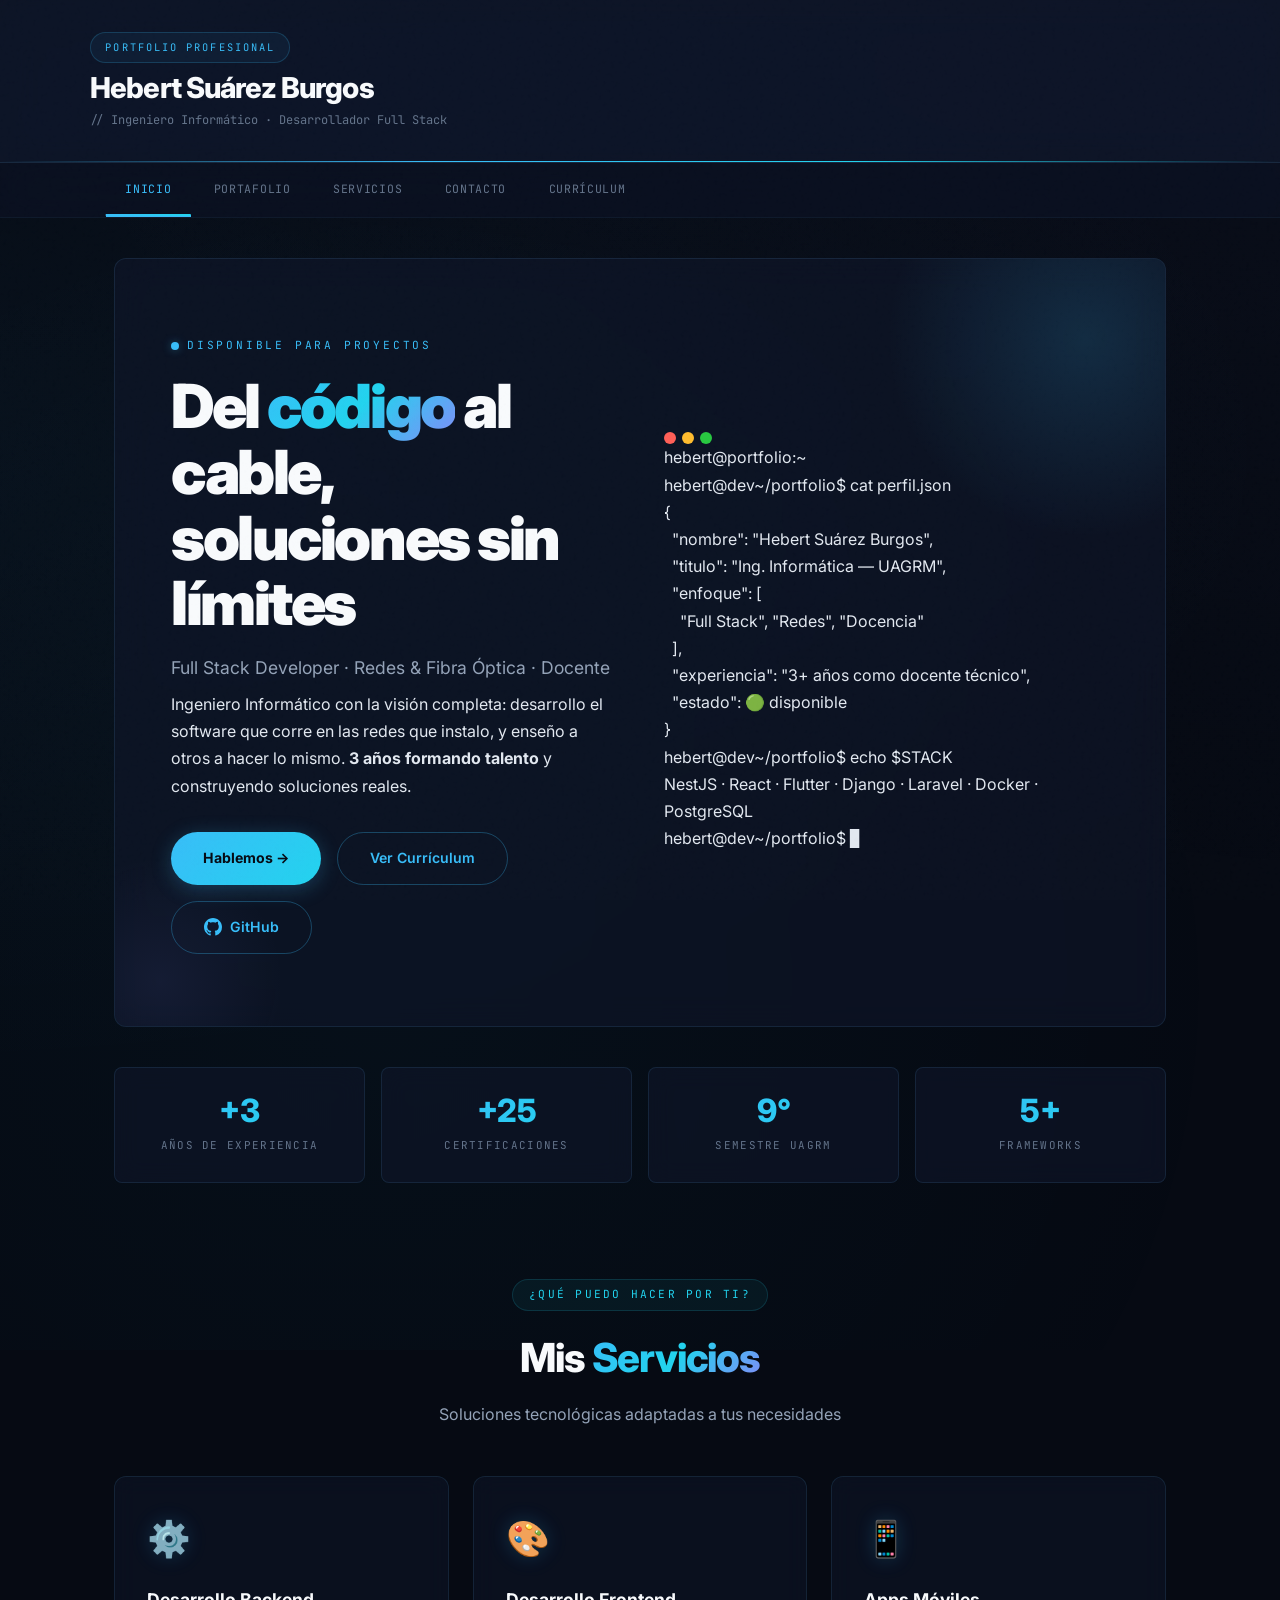
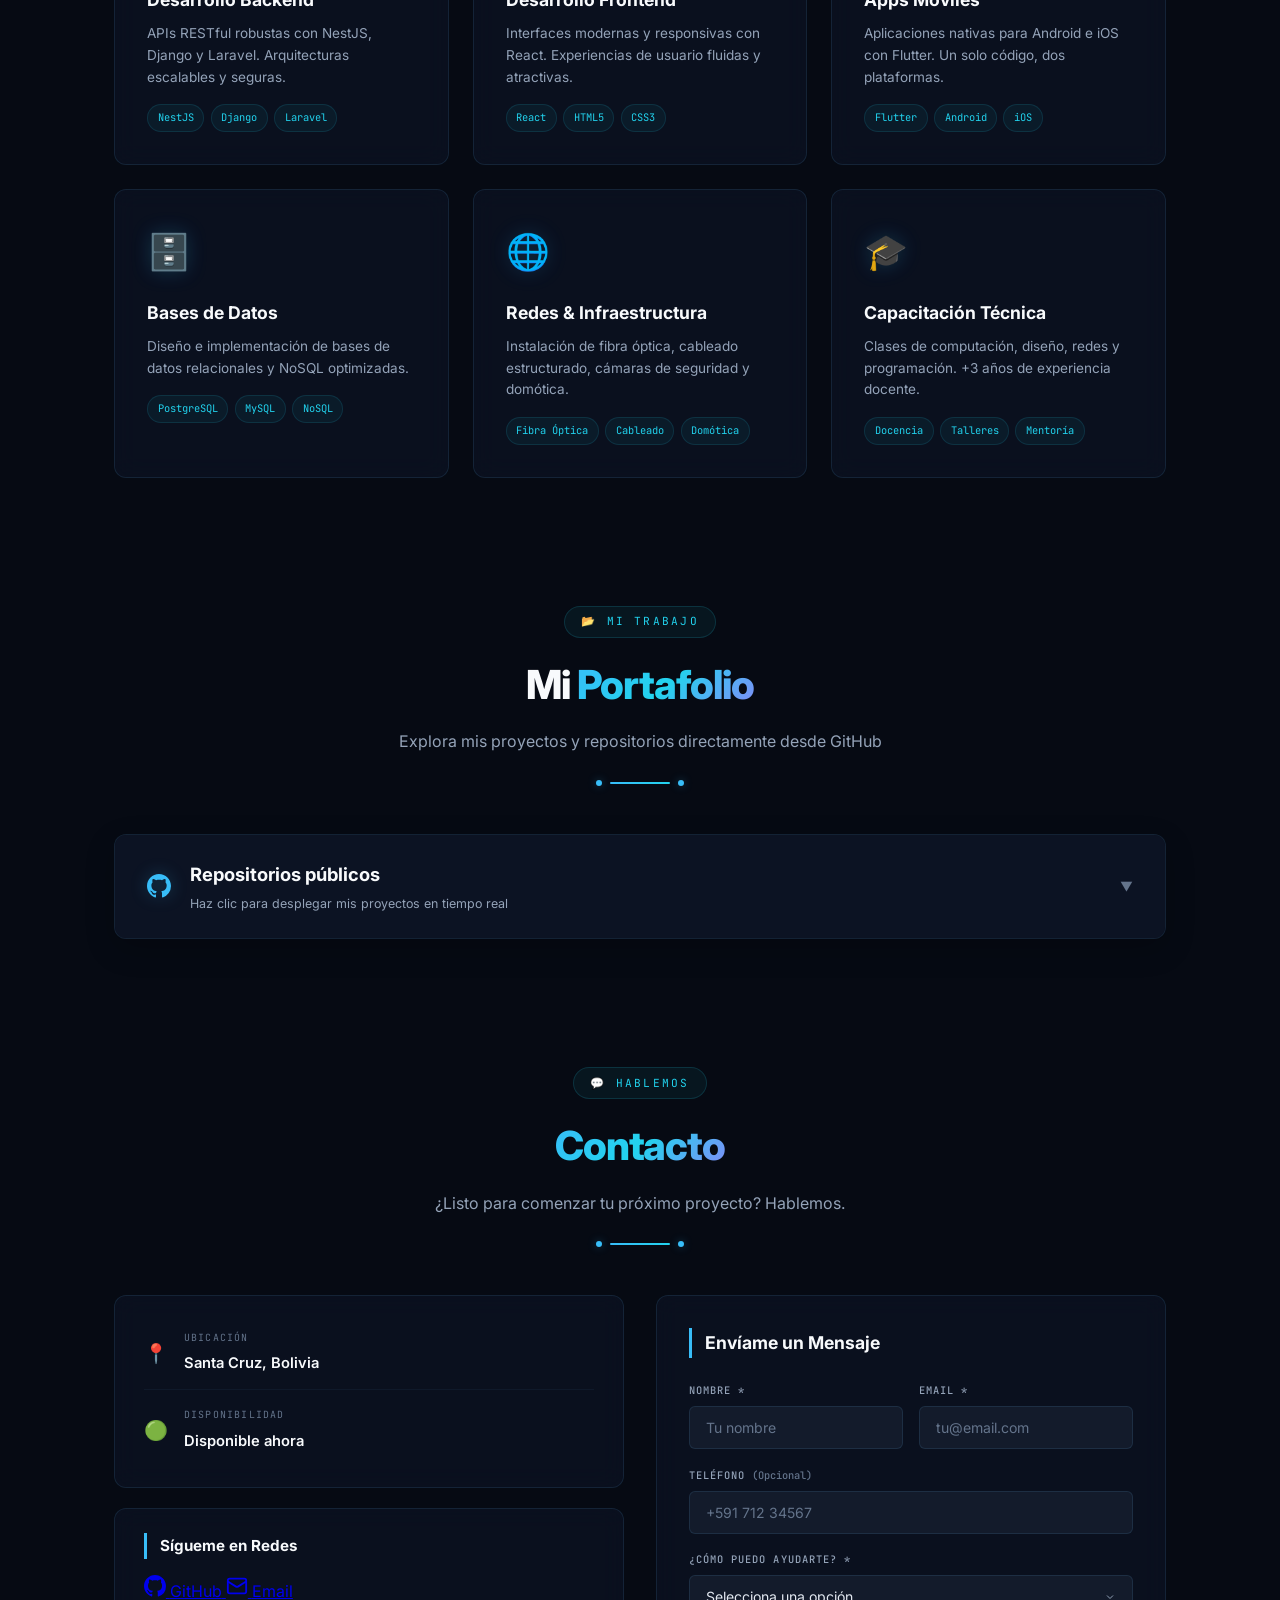
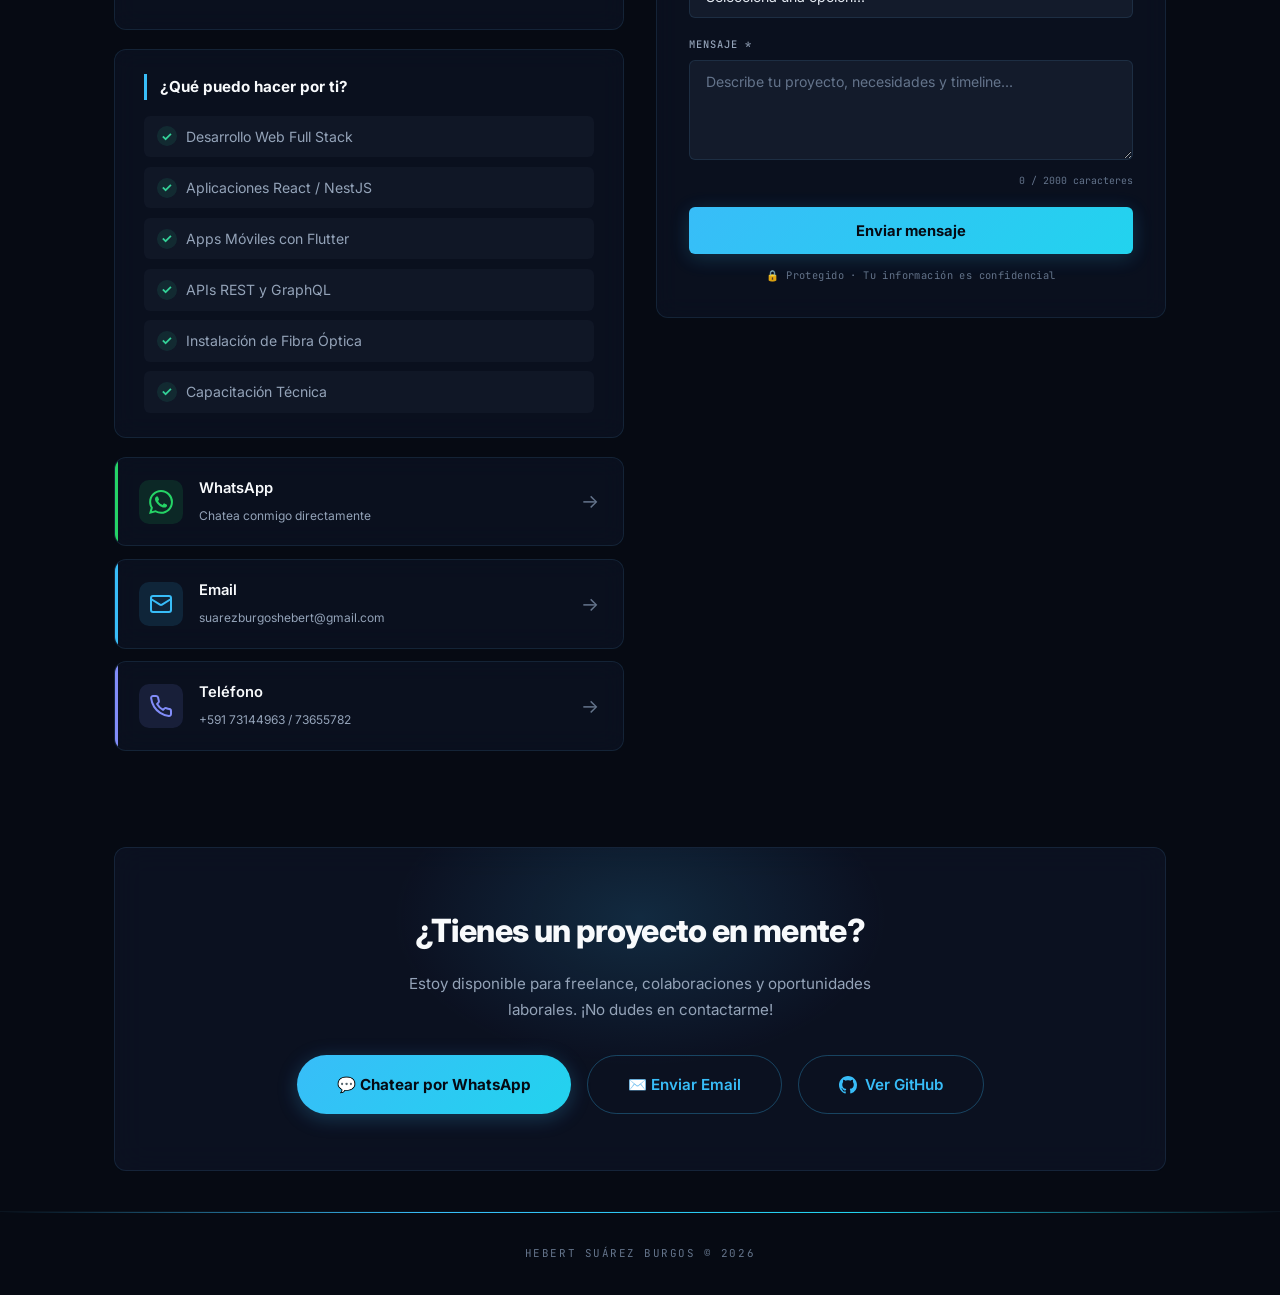
==== commit f6745834: "Filtered out portfolio and profile repositories from dynamic accordion list" ====
--- a/index.html
+++ b/index.html
@@ -459,15 +459,30 @@
                 })
                 .then(data => {
                     window.reposLoaded = true;
-                    status.textContent = 'Se encontraron ' + data.length + ' repositorios públicos actualizados';
                     
-                    if (data.length === 0) {
-                        grid.innerHTML = '<div class="repo-loading">No se encontraron repositorios públicos.</div>';
+                    // Filtrar para ignorar el repositorio del portfolio y el del perfil
+                    const filteredData = data.filter(repo => {
+                        const nameLower = repo.name.toLowerCase();
+                        return nameLower !== 'hebertsb.github.io' && nameLower !== 'hebertsb';
+                    });
+                    
+                    status.textContent = 'Se encontraron ' + filteredData.length + ' repositorios públicos actualizados';
+                    
+                    if (filteredData.length === 0) {
+                        grid.innerHTML = 
+                            '<div class="repo-loading" style="flex-direction: column; gap: 0.5rem; text-align: center; width: 100%; padding: 3rem 1rem;">' +
+                                '<span style="font-size: 2rem;">📂</span>' +
+                                '<strong>¡Listo para tus proyectos públicos!</strong>' +
+                                '<span style="font-size: 0.78rem; color: var(--muted); max-width: 450px; margin-top: 0.2rem; line-height: 1.5;">' +
+                                    'Los repositorios del portfolio y de tu biografía se ocultan automáticamente. ' +
+                                    'Agrega nuevos repositorios públicos en tu GitHub para que aparezcan aquí en tiempo real.' +
+                                '</span>' +
+                            '</div>';
                         return;
                     }
                     
                     grid.innerHTML = '';
-                    data.forEach(repo => {
+                    filteredData.forEach(repo => {
                         let langColor = '#3b82f6';
                         if (repo.language === 'JavaScript') langColor = '#f1e05a';
                         else if (repo.language === 'TypeScript') langColor = '#3178c6';
